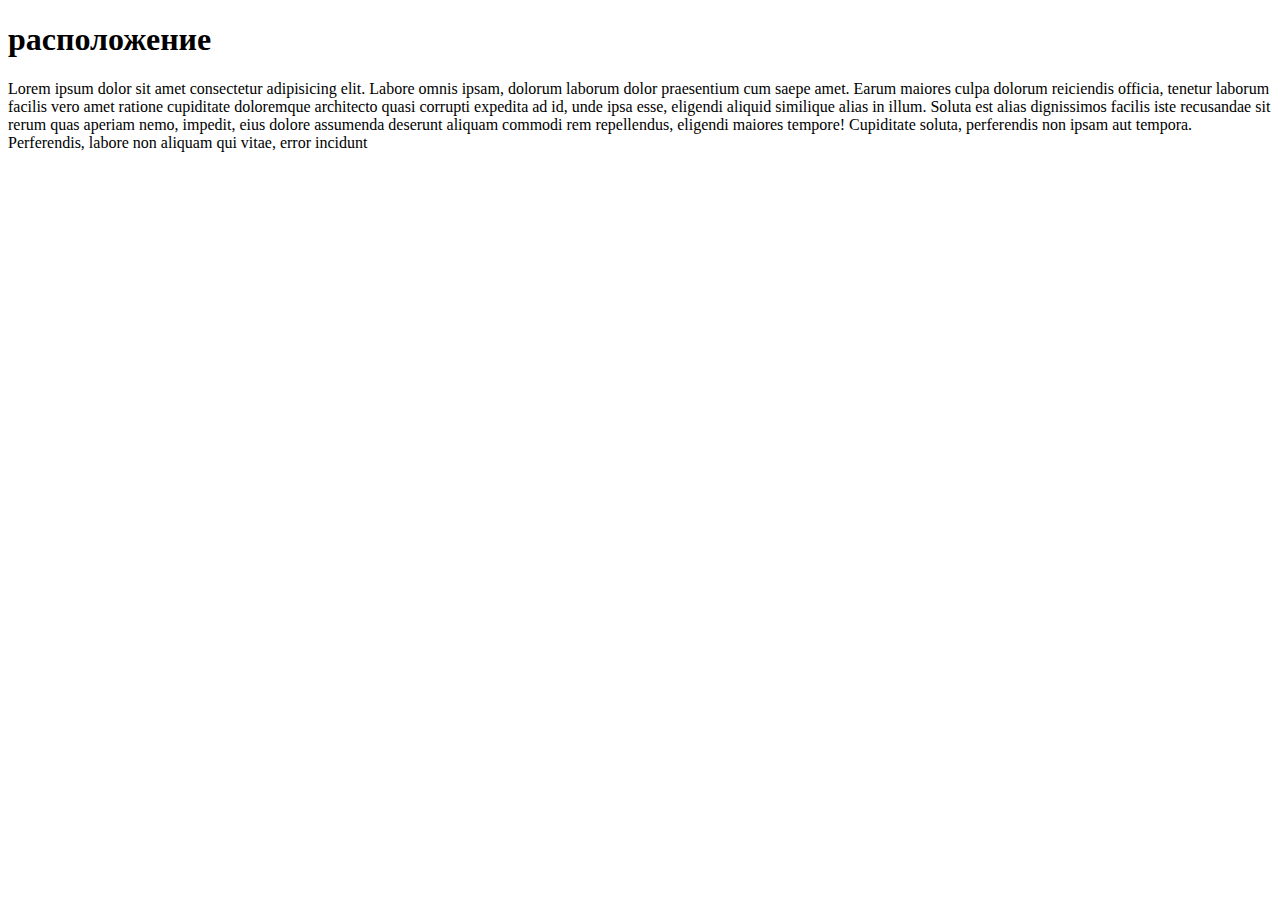
==== location.html @ f55ac9bf "инициализация проекта" ====
<!DOCTYPE html>
<html lang="en">
<head>
    <meta charset="UTF-8">
    <meta name="viewport" content="width=device-width, initial-scale=1.0">
    <title>Document</title>
</head>
<body>
    <h1>расположение</h1>
    Lorem ipsum dolor sit amet consectetur adipisicing elit. Labore omnis ipsam, dolorum laborum dolor praesentium cum saepe amet. Earum maiores culpa dolorum reiciendis officia, tenetur laborum facilis vero amet ratione cupiditate doloremque architecto quasi corrupti expedita ad id, unde ipsa esse, eligendi aliquid similique alias in illum. Soluta est alias dignissimos facilis iste recusandae sit rerum quas aperiam nemo, impedit, eius dolore assumenda deserunt aliquam commodi rem repellendus, eligendi maiores tempore! Cupiditate soluta, perferendis non ipsam aut tempora. Perferendis, labore non aliquam qui vitae, error incidunt
</body>
</html>
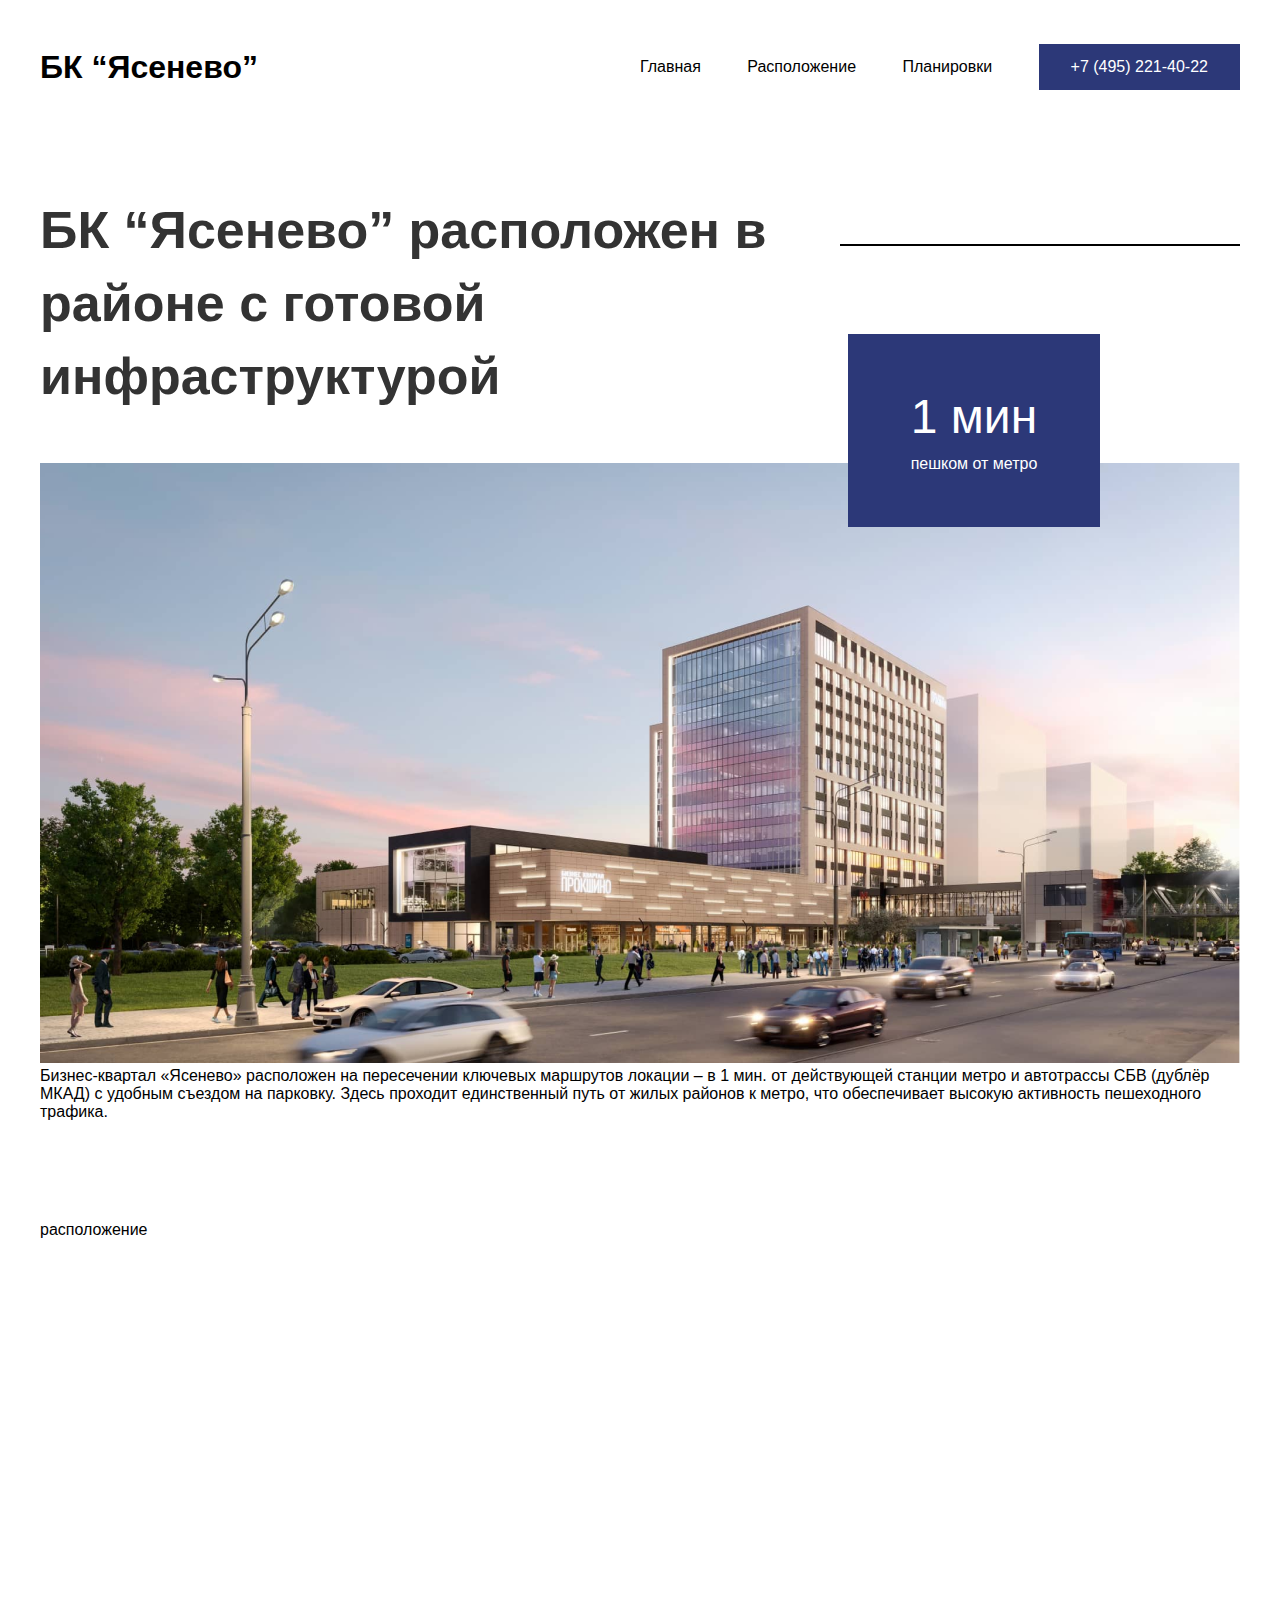
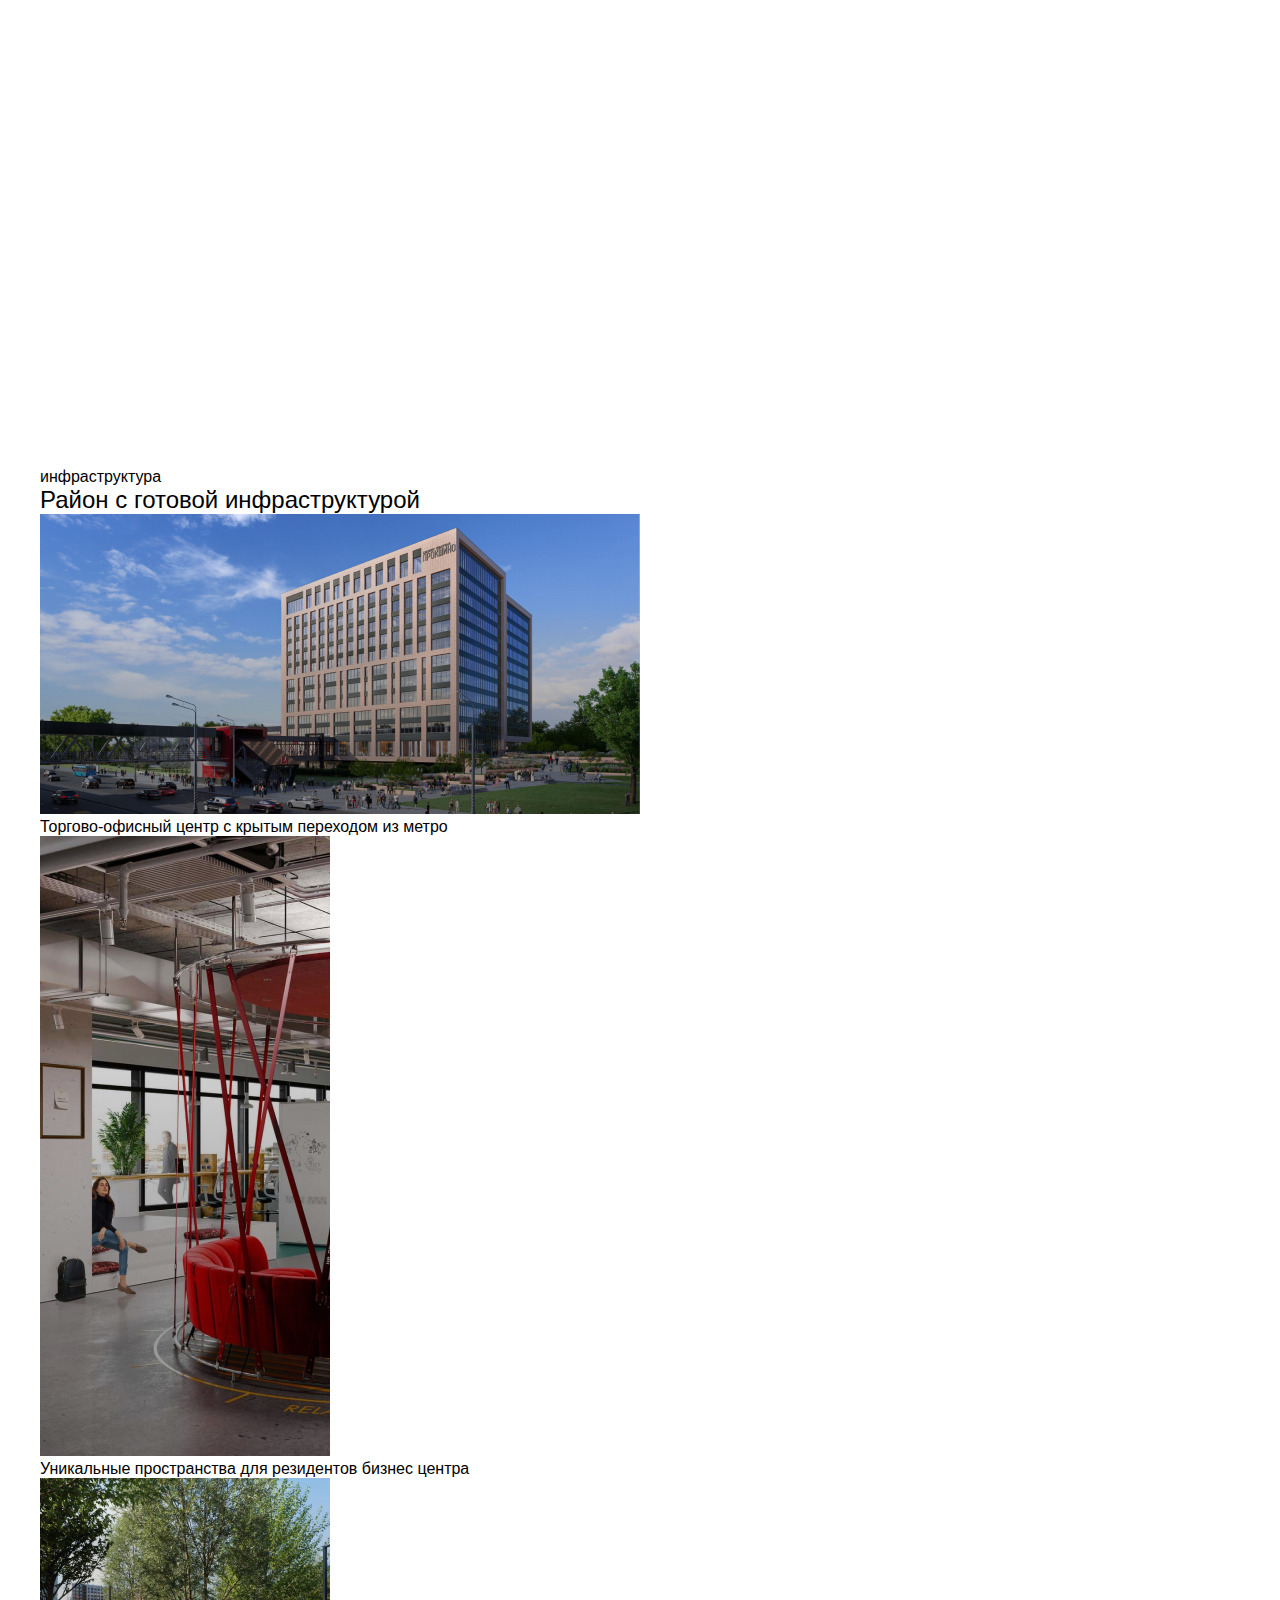
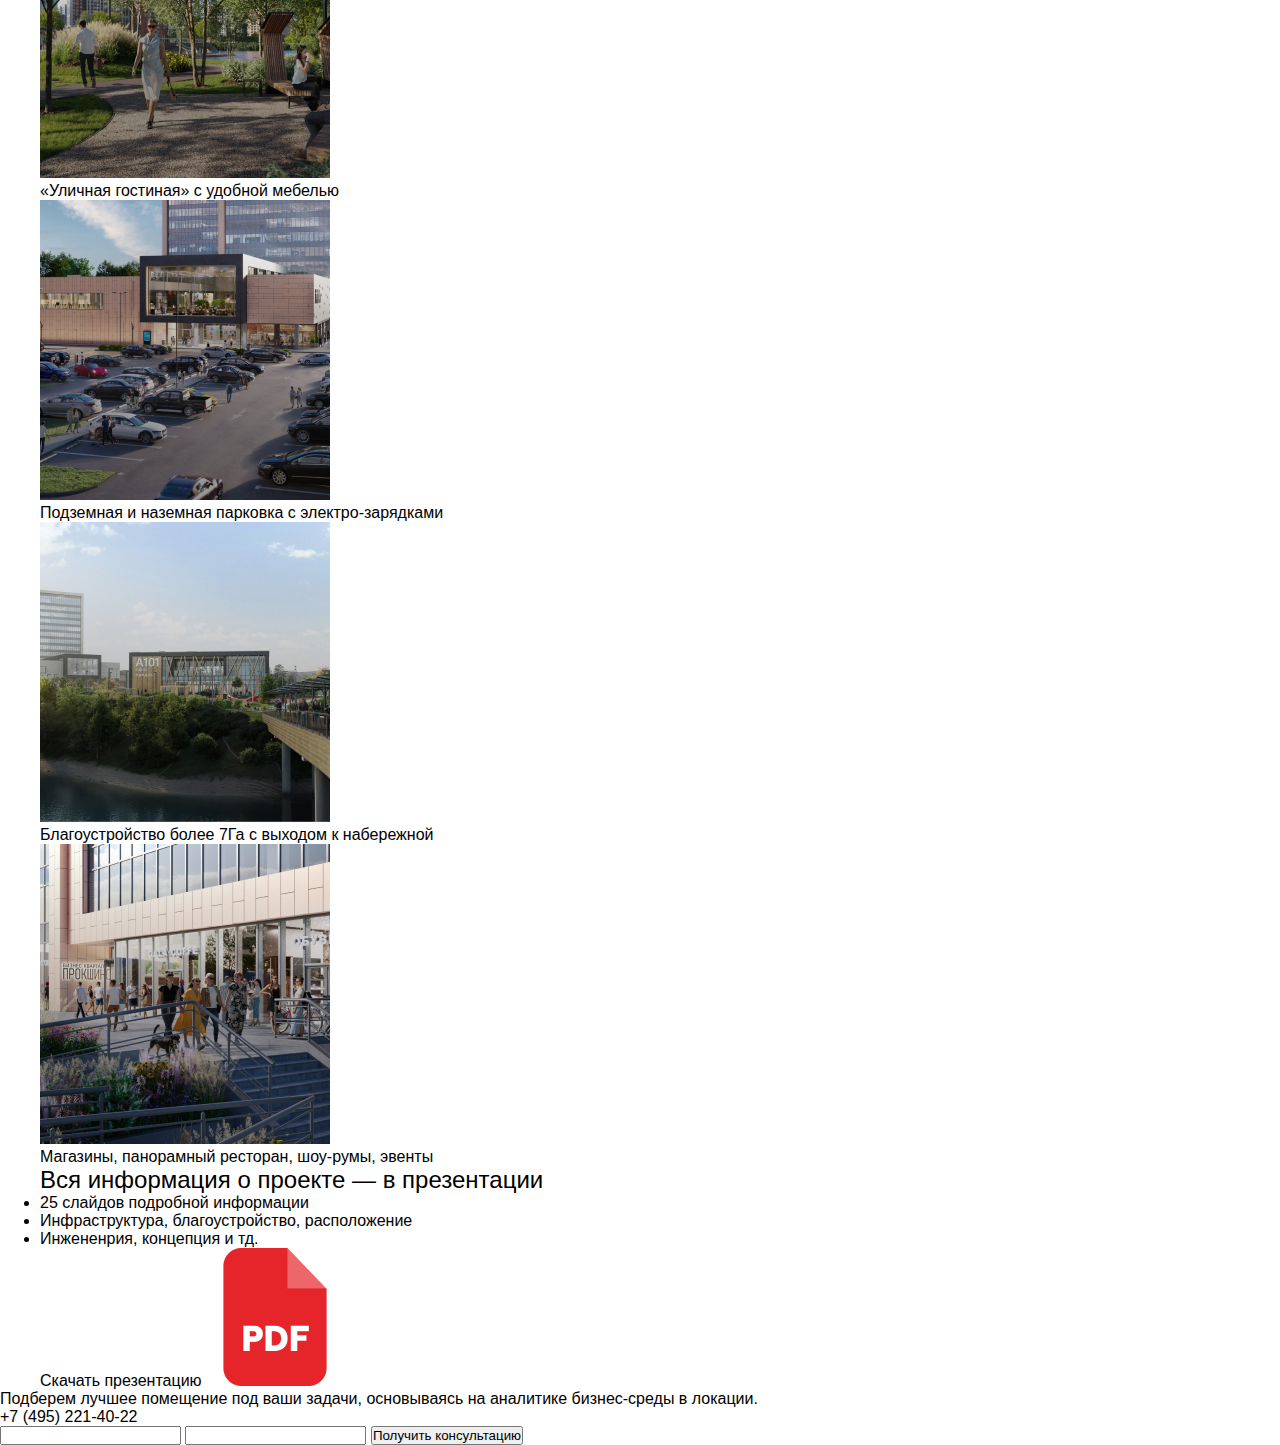
==== commit c656dc8d: "диплом правки" ====
--- a/location.html
+++ b/location.html
@@ -1,12 +1,106 @@
 <!DOCTYPE html>
 <html lang="en">
 <head>
-    <meta charset="UTF-8">
-    <meta name="viewport" content="width=device-width, initial-scale=1.0">
-    <title>Document</title>
+  <meta charset="UTF-8">
+  <meta http-equiv="X-UA-Compatible" content="IE=edge">
+  <meta name="viewport" content="width=device-width, initial-scale=1.0">
+  <link rel="stylesheet" href="css/style.min.css">
+  <link rel="stylesheet" href="css/header.min.css">
+  <link rel="stylesheet" href="css/hero.min.css">
+  <title>БК “Ясенево” | Расположение</title>
 </head>
 <body>
-    <h1>расположение</h1>
-    Lorem ipsum dolor sit amet consectetur adipisicing elit. Labore omnis ipsam, dolorum laborum dolor praesentium cum saepe amet. Earum maiores culpa dolorum reiciendis officia, tenetur laborum facilis vero amet ratione cupiditate doloremque architecto quasi corrupti expedita ad id, unde ipsa esse, eligendi aliquid similique alias in illum. Soluta est alias dignissimos facilis iste recusandae sit rerum quas aperiam nemo, impedit, eius dolore assumenda deserunt aliquam commodi rem repellendus, eligendi maiores tempore! Cupiditate soluta, perferendis non ipsam aut tempora. Perferendis, labore non aliquam qui vitae, error incidunt
+  <div class="wrapper">
+    <header>
+      <div class="container">
+        <div class="header">
+          <a href="index.html" class="header__logo">БК “Ясенево”</a>
+          <nav>
+            <ul class="nav">
+              <li class="nav__item"><a href="index.html">Главная</a></li>
+              <li class="nav__item"><a href="location.html">Расположение</a></li>
+              <li class="nav__item"><a href="plans.html">Планировки</a></li>
+              <li class="nav__item nav__item_button">
+                <a href="tel:+74952214022">
+                  <span>+7 (495) 221-40-22</span>
+                  <img class="nav__item__image" src="assets/images/phone.png" alt="">
+                </a>
+              </li>
+            </ul>
+          </nav>
+        </div>
+      </div>
+    </header>
+    <main>
+      <div class="container">
+        <section class="hero">
+          <h1 class="hero__title hero__title_smaller">БК “Ясенево” расположен в районе с готовой инфраструктурой</h1>
+          <div class="hero__parametrs">
+            <div class="hero__parametrs__item">
+              <span><strong>1 мин</strong></span>
+              <span>пешком от метро</span>
+            </div>
+          </div>
+          <img class="hero__image" src="assets/images/Mask group-1.png" alt="Бизнес квартал">
+          <p>Бизнес-квартал «Ясенево» расположен на пересечении ключевых маршрутов локации – в 1 мин. от действующей станции метро и автотрассы СБВ (дублёр МКАД) с удобным съездом на парковку. Здесь проходит единственный путь от жилых районов к метро, что обеспечивает высокую активность пешеходного трафика.</p>
+        </section>
+        <section>
+          <p>расположение</p>
+          <iframe src="https://yandex.ru/map-widget/v1/?um=constructor%3A5d0ca8f288f13419f0b3f51008f02c518df1f0dbf9cd9b419d6a95903a021021&amp;source=constructor" width="100%" height="825" frameborder="0"></iframe>
+        </section>
+        <section>
+          <p>инфраструктура</p>
+          <h2>Район с готовой инфраструктурой</h2>
+          <div class="inf_grid">
+            <div class="inf_grid_1">
+              <img src="assets\images\inf 1.png" alt="">
+              <p>Торгово-офисный центр с крытым переходом из метро</p>
+            </div>
+            <div class="inf_grid_2">
+              <img src="assets\images\inf 2.png" alt="">
+              <p>Уникальные пространства для резидентов бизнес центра</p>
+            </div>
+            <div class="inf_grid_3">
+              <img src="assets\images\inf 3.png" alt="">
+              <p>«Уличная гостиная» с удобной мебелью</p>
+            </div>
+            <div class="inf_grid_4">
+              <img src="assets\images\inf 4.png" alt="">
+              <p>Подземная и наземная парковка с электро-зарядками</p>
+            </div>
+            <div class="inf_grid_5">
+              <img src="assets\images\inf 5.png" alt="">
+              <p>Благоустройство более 7Га с выходом к набережной</p>
+            </div>
+            <div class="inf_grid_6">
+              <img src="assets\images\inf 6.png" alt="">
+              <p>Магазины, панорамный ресторан, шоу-румы, эвенты</p>
+            </div>
+          </div>
+        </section>
+        <section class="pdf">
+          <h2 class="pdf__title">Вся информация о проекте — в презентации</h2>
+          <ul>
+            <li>25 слайдов подробной информации</li>
+            <li>Инфраструктура, благоустройство, расположение</li>
+            <li>Инжененрия, концепция и тд.</li>
+          </ul>
+          <a href="/assets/Obrazets-polnogo-dizai-n-proekta-1.pdf" class="pdf__link pdf__link_button">Скачать презентацию</a>
+          <img src="assets/images/image 6.png" alt="" class="pdf__image">
+        </section>
+      </div>
+    </main>
+    <footer class="footer"></footer>
+      <p>
+        Подберем лучшее помещение под ваши задачи, основываясь на аналитике бизнес-среды в локации.
+      </p>
+      <p>+7 (495) 221-40-22</p>
+      <From action “” method=“get”>
+        <input type="text" id="name" reqaired>
+        <input type="tel" id="tel" reqaired>
+      </From>
+      <button>Получить консультацию</button>
+    </footer>
+  </div>
 </body>
 </html>--- a/css/style.min.css
+++ b/css/style.min.css
@@ -0,0 +1 @@
+@font-face{font-family:"Montserrat";src:url(".../assets/fonts../assets/fonts/Montserrat-Regular.eot");src:local("Montserrat Regular"),local("Montserrat-Regular"),url(".../assets/fonts../assets/fonts/Montserrat-Regular.eot?#iefix") format("embedded-opentype"),url(".../assets/fonts../assets/fonts/Montserrat-Regular.woff2") format("woff2"),url(".../assets/fonts../assets/fonts/Montserrat-Regular.woff") format("woff"),url(".../assets/fonts../assets/fonts/Montserrat-Regular.ttf") format("truetype");font-weight:normal;font-style:normal}@font-face{font-family:"Montserrat";src:url(".../assets/fonts../assets/fonts/Montserrat-Bold.eot");src:local("Montserrat Bold"),local("Montserrat-Bold"),url(".../assets/fonts../assets/fonts/Montserrat-Bold.eot?#iefix") format("embedded-opentype"),url(".../assets/fonts../assets/fonts/Montserrat-Bold.woff2") format("woff2"),url(".../assets/fonts../assets/fonts/Montserrat-Bold.woff") format("woff"),url(".../assets/fonts../assets/fonts/Montserrat-Bold.ttf") format("truetype");font-weight:bold;font-style:normal}@font-face{font-family:"Montserrat";src:url(".../assets/fonts../assets/fonts/Montserrat-Medium.eot");src:local("Montserrat Medium"),local("Montserrat-Medium"),url(".../assets/fonts../assets/fonts/Montserrat-Medium.eot?#iefix") format("embedded-opentype"),url(".../assets/fonts../assets/fonts/Montserrat-Medium.woff2") format("woff2"),url(".../assets/fonts../assets/fonts/Montserrat-Medium.woff") format("woff"),url(".../assets/fonts../assets/fonts/Montserrat-Medium.ttf") format("truetype");font-weight:500;font-style:normal}@font-face{font-family:"Montserrat";src:url(".../assets/fonts../assets/fonts/Montserrat-SemiBold.eot");src:local("Montserrat SemiBold"),local("Montserrat-SemiBold"),url(".../assets/fonts../assets/fonts/Montserrat-SemiBold.eot?#iefix") format("embedded-opentype"),url(".../assets/fonts../assets/fonts/Montserrat-SemiBold.woff2") format("woff2"),url(".../assets/fonts../assets/fonts/Montserrat-SemiBold.woff") format("woff"),url(".../assets/fonts../assets/fonts/Montserrat-SemiBold.ttf") format("truetype");font-weight:600;font-style:normal}*{margin:0;padding:0;font-family:"Montserrat",sans-serif;font-weight:normal;box-sizing:border-box}a{text-decoration:none;color:inherit}.container{width:1200px;margin:0 auto}.main_img{position:relative;left:0;right:0;width:100vw;height:436px}@media screen and (max-width: 1279px)and (min-width: 768px){.container{width:90vw}}@media screen and (max-width: 767px){.container{width:auto;margin:0 15px}}.header{display:flex;align-items:center;justify-content:space-between;color:#000;margin-top:40px}.header__logo{font-weight:700;font-size:32px;line-height:170%}.nav{list-style:none;display:flex;align-items:center;justify-content:space-between;width:600px}.nav__item_button{color:#fff;padding:14px 32px;background:#2c3878}.nav__item_button:hover{transform:scale(1.03)}.nav__item__image{display:none}@media screen and (max-width: 1279px)and (min-width: 768px){.header__logo{font-size:20px}.nav{width:480px}.nav__item{font-size:14px}.nav__item:first-child{display:none}}@media screen and (max-width: 767px){.header{margin-top:15px}.header__logo{font-size:20px}.nav{width:auto}.nav__item{padding:12px 20px}.nav__item:not(:last-child){display:none}.nav__item span{display:none}.nav__item__image{display:block}}.hero{padding:100px 0;position:relative}.hero__title{font-weight:bold;font-size:72px;line-height:140%;max-width:760px;color:#333;margin-bottom:50px}.hero__title::after{position:absolute;content:"";top:150px;right:0;width:400px;height:2px;background:#000}.hero__title_smaller{font-size:52px}.hero__image{-o-object-fit:cover;object-fit:cover;width:100%;height:600px}.hero__parametrs{position:absolute;right:140px;top:240px;background:#2c3878;width:252px;display:flex;flex-direction:column;align-items:center;justify-content:space-around;padding-top:30px}.hero__parametrs__item{padding:40px 0;text-align:center}.hero__parametrs__item span{display:block;color:#fff;font-weight:400;font-size:16px;padding-bottom:10px;line-height:160%}.hero__parametrs__item strong{font-size:48px}.hero-nav{display:none}@media screen and (max-width: 1279px)and (min-width: 768px){.hero__image{height:400px}.hero__title{font-size:40px;max-width:480px;color:#333;margin-bottom:40px}.hero__title::after{top:130px;right:0;width:30vw}.hero__title_smaller{font-size:32px}.hero__parametrs{position:static;width:100%;flex-direction:row;justify-content:space-evenly}.hero__parametrs:not(.hero__parametrs_large){position:absolute;top:auto;right:0;height:160px;width:240px}.hero__parametrs__item{padding:30px 0}.hero__parametrs__item strong{font-size:40px}}@media screen and (max-width: 767px){.hero{padding:50px 0}.hero__image{height:200px}.hero__title{font-size:24px;max-width:100%;margin-bottom:20px}.hero__title::after{width:0}.hero__title_smaller{font-size:24px}.hero__parametrs{position:static;width:100%;flex-direction:row;justify-content:space-evenly;padding-top:15px}.hero__parametrs:not(.hero__parametrs_large){position:absolute;top:auto;right:0;height:90px;width:150px}.hero__parametrs__item{padding:20px 0}.hero__parametrs__item span{font-size:10px;padding-bottom:5px}.hero__parametrs__item strong{font-size:20px}.hero-nav{display:flex;width:100%;justify-content:space-between}.hero-nav .nav__item{font-size:14px;text-align:center;flex:1;display:block;margin:15px 5px}}.inf{padding:100px 0;position:relative}.inf_title{margin-top:30px;width:713px;color:var(#333333, #333);font-family:"Montserrat";font-size:36px;font-style:normal;font-weight:600;line-height:140%;margin-bottom:46px}.inf_linia{position:relative;color:var(#333333, #000);font-family:"Montserrat";font-size:16px;font-style:normal;font-weight:500;line-height:150%;text-transform:uppercase}.inf_linia::after{position:absolute;content:"";top:150px;right:0;width:400px;height:2px;background:#000}/*# sourceMappingURL=style.min.css.map */--- a/css/header.min.css
+++ b/css/header.min.css
@@ -0,0 +1 @@
+.header{display:flex;align-items:center;justify-content:space-between;color:#000;margin-top:40px}.header__logo{font-weight:700;font-size:32px;line-height:170%}.nav{list-style:none;display:flex;align-items:center;justify-content:space-between;width:600px}.nav__item_button{color:#fff;padding:14px 32px;background:#2c3878}.nav__item_button:hover{transform:scale(1.03)}.nav__item__image{display:none}@media screen and (max-width: 1279px)and (min-width: 768px){.header__logo{font-size:20px}.nav{width:480px}.nav__item{font-size:14px}.nav__item:first-child{display:none}}@media screen and (max-width: 767px){.header{margin-top:15px}.header__logo{font-size:20px}.nav{width:auto}.nav__item{padding:12px 20px}.nav__item:not(:last-child){display:none}.nav__item span{display:none}.nav__item__image{display:block}}/*# sourceMappingURL=header.min.css.map */--- a/css/hero.min.css
+++ b/css/hero.min.css
@@ -0,0 +1 @@
+.hero{padding:100px 0;position:relative}.hero__title{font-weight:bold;font-size:72px;line-height:140%;max-width:760px;color:#333;margin-bottom:50px}.hero__title::after{position:absolute;content:"";top:150px;right:0;width:400px;height:2px;background:#000}.hero__title_smaller{font-size:52px}.hero__image{-o-object-fit:cover;object-fit:cover;width:100%;height:600px}.hero__parametrs{position:absolute;right:140px;top:240px;background:#2c3878;width:252px;display:flex;flex-direction:column;align-items:center;justify-content:space-around;padding-top:30px}.hero__parametrs__item{padding:40px 0;text-align:center}.hero__parametrs__item span{display:block;color:#fff;font-weight:400;font-size:16px;padding-bottom:10px;line-height:160%}.hero__parametrs__item strong{font-size:48px}.hero-nav{display:none}@media screen and (max-width: 1279px)and (min-width: 768px){.hero__image{height:400px}.hero__title{font-size:40px;max-width:480px;color:#333;margin-bottom:40px}.hero__title::after{top:130px;right:0;width:30vw}.hero__title_smaller{font-size:32px}.hero__parametrs{position:static;width:100%;flex-direction:row;justify-content:space-evenly}.hero__parametrs:not(.hero__parametrs_large){position:absolute;top:auto;right:0;height:160px;width:240px}.hero__parametrs__item{padding:30px 0}.hero__parametrs__item strong{font-size:40px}}@media screen and (max-width: 767px){.hero{padding:50px 0}.hero__image{height:200px}.hero__title{font-size:24px;max-width:100%;margin-bottom:20px}.hero__title::after{width:0}.hero__title_smaller{font-size:24px}.hero__parametrs{position:static;width:100%;flex-direction:row;justify-content:space-evenly;padding-top:15px}.hero__parametrs:not(.hero__parametrs_large){position:absolute;top:auto;right:0;height:90px;width:150px}.hero__parametrs__item{padding:20px 0}.hero__parametrs__item span{font-size:10px;padding-bottom:5px}.hero__parametrs__item strong{font-size:20px}.hero-nav{display:flex;width:100%;justify-content:space-between}.hero-nav .nav__item{font-size:14px;text-align:center;flex:1;display:block;margin:15px 5px}}/*# sourceMappingURL=hero.min.css.map */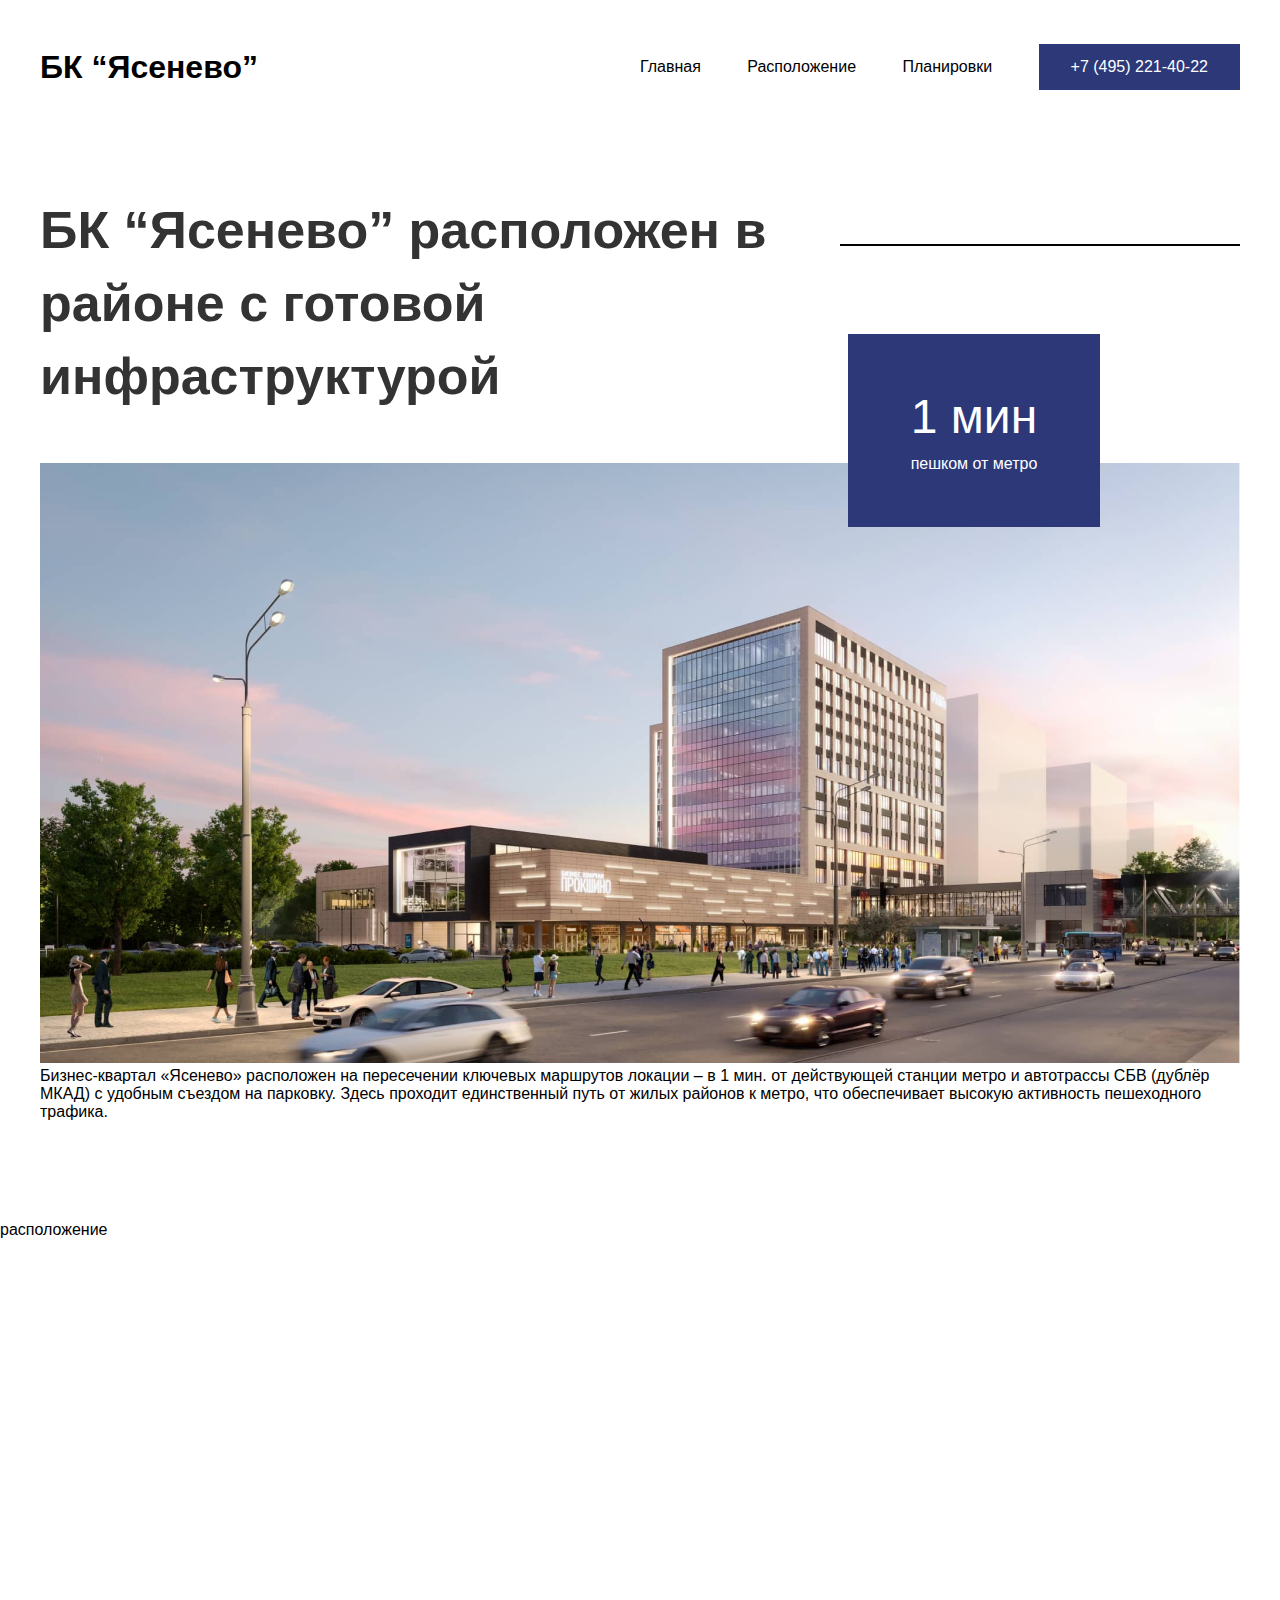
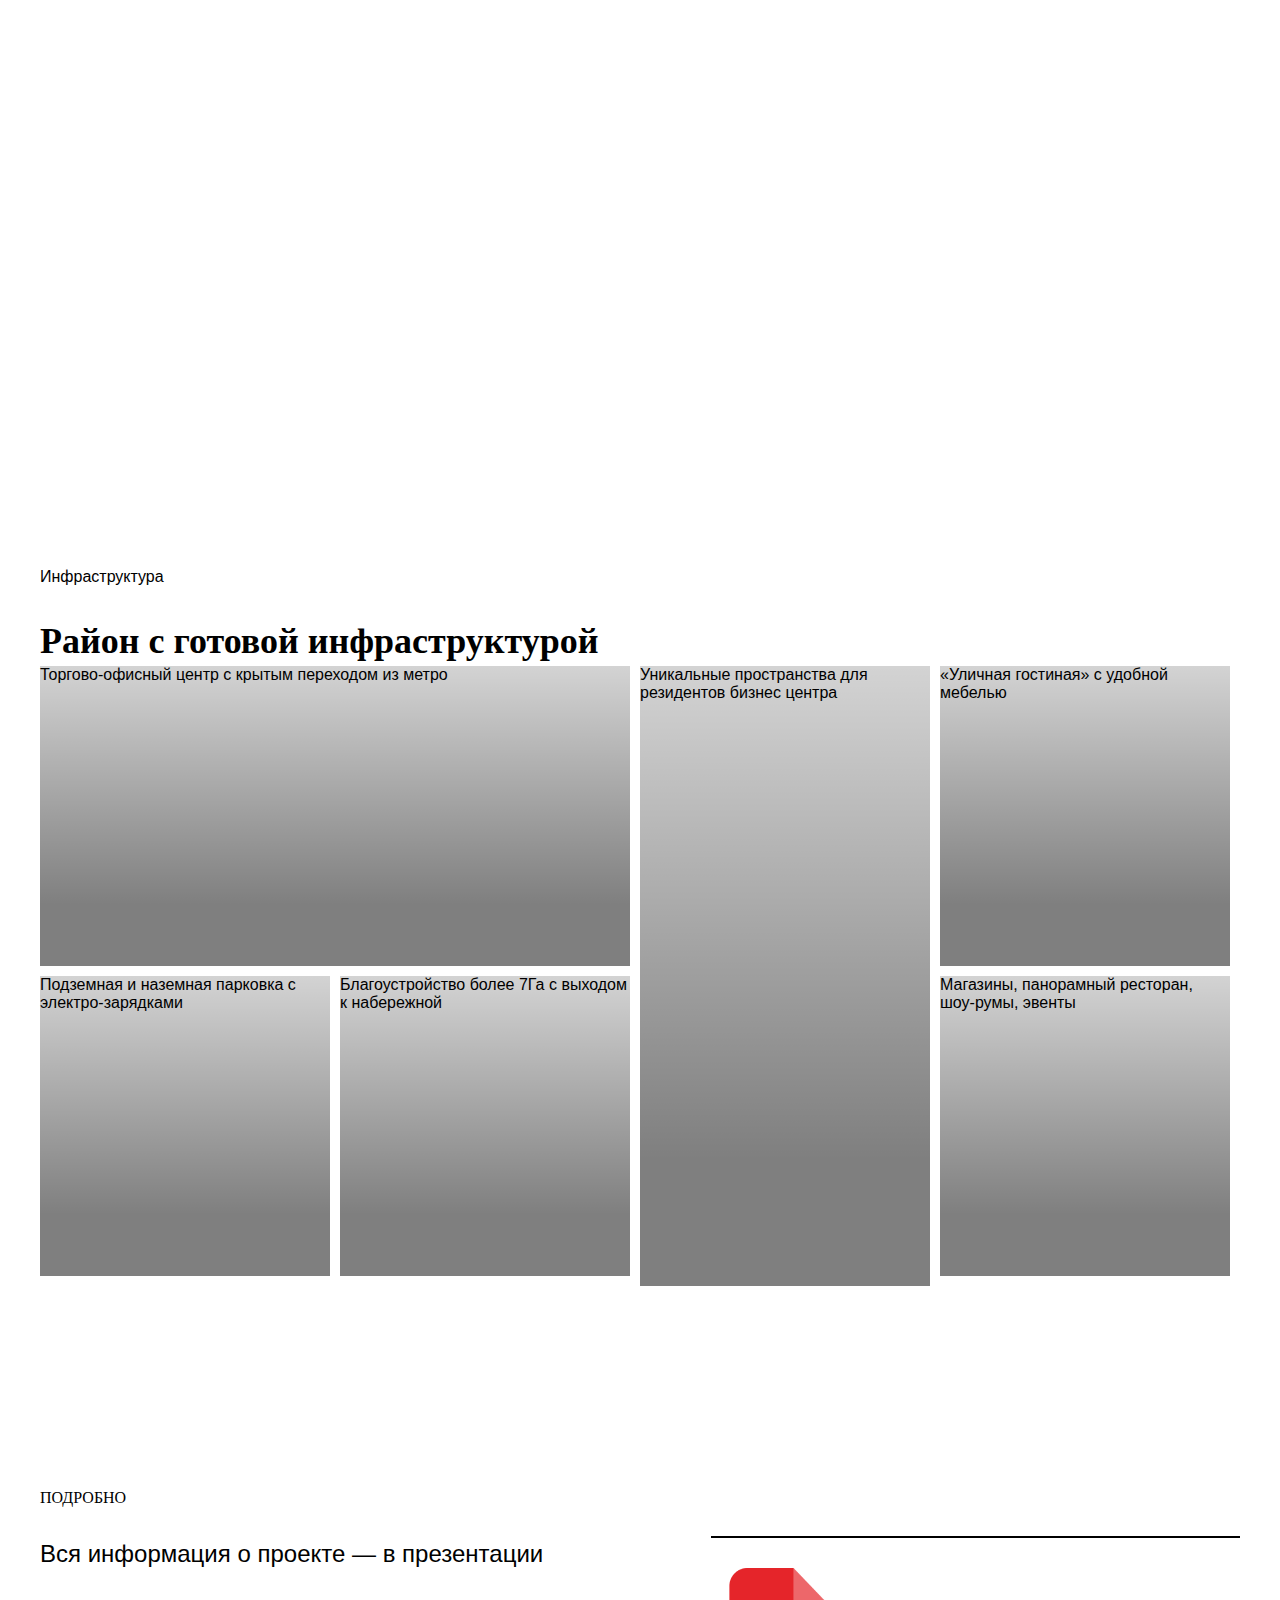
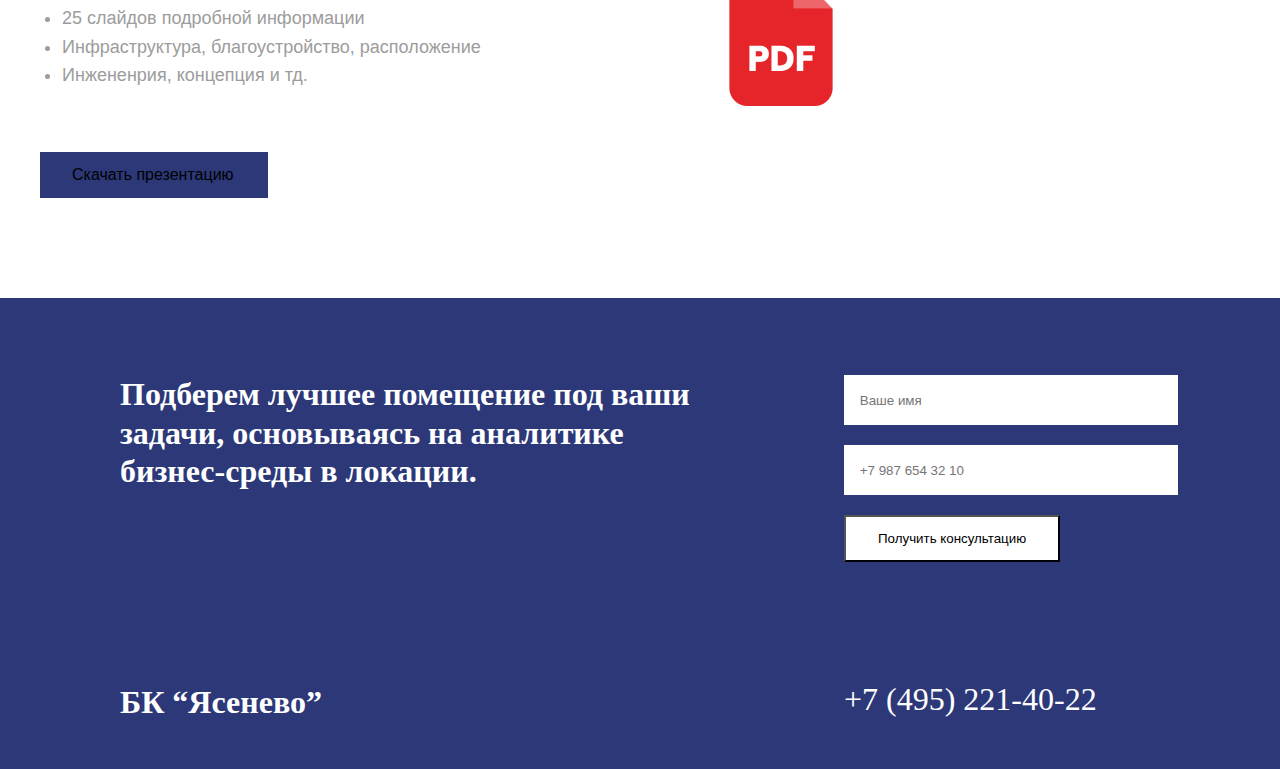
==== commit 4da982c9: "сделана 1 страница" ====
--- a/location.html
+++ b/location.html
@@ -7,6 +7,7 @@
   <link rel="stylesheet" href="css/style.min.css">
   <link rel="stylesheet" href="css/header.min.css">
   <link rel="stylesheet" href="css/hero.min.css">
+  <link rel="stylesheet" href="css/footer.min.css">
   <title>БК “Ясенево” | Расположение</title>
 </head>
 <body>
@@ -44,62 +45,76 @@
           <img class="hero__image" src="assets/images/Mask group-1.png" alt="Бизнес квартал">
           <p>Бизнес-квартал «Ясенево» расположен на пересечении ключевых маршрутов локации – в 1 мин. от действующей станции метро и автотрассы СБВ (дублёр МКАД) с удобным съездом на парковку. Здесь проходит единственный путь от жилых районов к метро, что обеспечивает высокую активность пешеходного трафика.</p>
         </section>
+      </div>
         <section>
-          <p>расположение</p>
-          <iframe src="https://yandex.ru/map-widget/v1/?um=constructor%3A5d0ca8f288f13419f0b3f51008f02c518df1f0dbf9cd9b419d6a95903a021021&amp;source=constructor" width="100%" height="825" frameborder="0"></iframe>
+          <p style="map_linia">расположение</p>
+          <iframe src="https://yandex.ru/map-widget/v1/?um=constructor%3A5d0ca8f288f13419f0b3f51008f02c518df1f0dbf9cd9b419d6a95903a021021&amp;source=constructor" width="100%" height="825" frameborder="0" class="map"></iframe>
         </section>
-        <section>
-          <p>инфраструктура</p>
-          <h2>Район с готовой инфраструктурой</h2>
-          <div class="inf_grid">
-            <div class="inf_grid_1">
-              <img src="assets\images\inf 1.png" alt="">
-              <p>Торгово-офисный центр с крытым переходом из метро</p>
+      <div class="container">
+          <section class="inf">
+            <p style="inf_linia">Инфраструктура</p>
+            <h2 class="inf_title">Район с готовой инфраструктурой</h2>
+            <div class="inf_grid">
+              <div class="inf_grid_1">
+                <p>Торгово-офисный центр с крытым переходом из метро</p>
+              </div>
+              <div class="inf_grid_2">
+                <p>Уникальные пространства для резидентов бизнес центра</p>
+              </div>
+              <div class="inf_grid_3">
+                <p>«Уличная гостиная» с удобной мебелью</p>
+              </div>
+              <div class="inf_grid_4">
+                <p>Подземная и наземная парковка с электро-зарядками</p>
+              </div>
+              <div class="inf_grid_5">
+                <p>Благоустройство более 7Га с выходом к набережной</p>
+              </div>
+              <div class="inf_grid_6">
+                <p>Магазины, панорамный ресторан, шоу-румы, эвенты</p>
+              </div>
             </div>
-            <div class="inf_grid_2">
-              <img src="assets\images\inf 2.png" alt="">
-              <p>Уникальные пространства для резидентов бизнес центра</p>
-            </div>
-            <div class="inf_grid_3">
-              <img src="assets\images\inf 3.png" alt="">
-              <p>«Уличная гостиная» с удобной мебелью</p>
-            </div>
-            <div class="inf_grid_4">
-              <img src="assets\images\inf 4.png" alt="">
-              <p>Подземная и наземная парковка с электро-зарядками</p>
-            </div>
-            <div class="inf_grid_5">
-              <img src="assets\images\inf 5.png" alt="">
-              <p>Благоустройство более 7Га с выходом к набережной</p>
-            </div>
-            <div class="inf_grid_6">
-              <img src="assets\images\inf 6.png" alt="">
-              <p>Магазины, панорамный ресторан, шоу-румы, эвенты</p>
-            </div>
+          </section>
+
+        
+        <section class="pdf">
+          <p class="pdf_linia">Подробно</p>
+          <h2 class="pdf__title">Вся информация о проекте — в презентации</h2>
+          <div class="pdf_flex">
+            <ul class="pdf_flex_spis">
+              <li>25 слайдов подробной информации</li>
+              <li>Инфраструктура, благоустройство, расположение</li>
+              <li>Инжененрия, концепция и тд.</li>
+            </ul>
+            <img src="assets/images/image 6.png" alt="" class="pdf__flex_image">
           </div>
-        </section>
-        <section class="pdf">
-          <h2 class="pdf__title">Вся информация о проекте — в презентации</h2>
-          <ul>
-            <li>25 слайдов подробной информации</li>
-            <li>Инфраструктура, благоустройство, расположение</li>
-            <li>Инжененрия, концепция и тд.</li>
-          </ul>
-          <a href="/assets/Obrazets-polnogo-dizai-n-proekta-1.pdf" class="pdf__link pdf__link_button">Скачать презентацию</a>
-          <img src="assets/images/image 6.png" alt="" class="pdf__image">
+
+          <a href="/assets/Obrazets-polnogo-dizai-n-proekta-1.pdf" class="pdf__link pdf__link_button">Скачать
+            презентацию</a>
         </section>
       </div>
     </main>
-    <footer class="footer"></footer>
-      <p>
-        Подберем лучшее помещение под ваши задачи, основываясь на аналитике бизнес-среды в локации.
-      </p>
-      <p>+7 (495) 221-40-22</p>
-      <From action “” method=“get”>
-        <input type="text" id="name" reqaired>
-        <input type="tel" id="tel" reqaired>
-      </From>
-      <button>Получить консультацию</button>
+    <footer class="footer">
+      <div class="footer_grid">
+        <div class="footer_grid_1">
+          <p class="footer_grid_1_text">
+            Подберем лучшее помещение под ваши задачи, основываясь на аналитике бизнес-среды в локации.
+          </p>
+        </div>
+        <div class="footer_grid_2">
+          <p class="footer_grid_2_text_2">БК “Ясенево”</p>
+        </div>
+        <div class="footer_grid_3">
+          <p class="footer_grid_3_text_3">+7 (495) 221-40-22</p>
+        </div>
+        <div class="footer_grid_4">
+          <From action “” method=“get”>
+            <input type="text" id="name" placeholder="    Ваше имя" reqaired >
+            <input type="tel" id="tel" placeholder="    +7 987 654 32 10" reqaired>
+          </From>
+          <button class="footer_grid_4_button"><a href="/">Получить консультацию</a></button>
+        </div>
+      </div>
     </footer>
   </div>
 </body>
--- a/css/style.min.css
+++ b/css/style.min.css
@@ -1 +1 @@
-@font-face{font-family:"Montserrat";src:url(".../assets/fonts../assets/fonts/Montserrat-Regular.eot");src:local("Montserrat Regular"),local("Montserrat-Regular"),url(".../assets/fonts../assets/fonts/Montserrat-Regular.eot?#iefix") format("embedded-opentype"),url(".../assets/fonts../assets/fonts/Montserrat-Regular.woff2") format("woff2"),url(".../assets/fonts../assets/fonts/Montserrat-Regular.woff") format("woff"),url(".../assets/fonts../assets/fonts/Montserrat-Regular.ttf") format("truetype");font-weight:normal;font-style:normal}@font-face{font-family:"Montserrat";src:url(".../assets/fonts../assets/fonts/Montserrat-Bold.eot");src:local("Montserrat Bold"),local("Montserrat-Bold"),url(".../assets/fonts../assets/fonts/Montserrat-Bold.eot?#iefix") format("embedded-opentype"),url(".../assets/fonts../assets/fonts/Montserrat-Bold.woff2") format("woff2"),url(".../assets/fonts../assets/fonts/Montserrat-Bold.woff") format("woff"),url(".../assets/fonts../assets/fonts/Montserrat-Bold.ttf") format("truetype");font-weight:bold;font-style:normal}@font-face{font-family:"Montserrat";src:url(".../assets/fonts../assets/fonts/Montserrat-Medium.eot");src:local("Montserrat Medium"),local("Montserrat-Medium"),url(".../assets/fonts../assets/fonts/Montserrat-Medium.eot?#iefix") format("embedded-opentype"),url(".../assets/fonts../assets/fonts/Montserrat-Medium.woff2") format("woff2"),url(".../assets/fonts../assets/fonts/Montserrat-Medium.woff") format("woff"),url(".../assets/fonts../assets/fonts/Montserrat-Medium.ttf") format("truetype");font-weight:500;font-style:normal}@font-face{font-family:"Montserrat";src:url(".../assets/fonts../assets/fonts/Montserrat-SemiBold.eot");src:local("Montserrat SemiBold"),local("Montserrat-SemiBold"),url(".../assets/fonts../assets/fonts/Montserrat-SemiBold.eot?#iefix") format("embedded-opentype"),url(".../assets/fonts../assets/fonts/Montserrat-SemiBold.woff2") format("woff2"),url(".../assets/fonts../assets/fonts/Montserrat-SemiBold.woff") format("woff"),url(".../assets/fonts../assets/fonts/Montserrat-SemiBold.ttf") format("truetype");font-weight:600;font-style:normal}*{margin:0;padding:0;font-family:"Montserrat",sans-serif;font-weight:normal;box-sizing:border-box}a{text-decoration:none;color:inherit}.container{width:1200px;margin:0 auto}.main_img{position:relative;left:0;right:0;width:100vw;height:436px}@media screen and (max-width: 1279px)and (min-width: 768px){.container{width:90vw}}@media screen and (max-width: 767px){.container{width:auto;margin:0 15px}}.header{display:flex;align-items:center;justify-content:space-between;color:#000;margin-top:40px}.header__logo{font-weight:700;font-size:32px;line-height:170%}.nav{list-style:none;display:flex;align-items:center;justify-content:space-between;width:600px}.nav__item_button{color:#fff;padding:14px 32px;background:#2c3878}.nav__item_button:hover{transform:scale(1.03)}.nav__item__image{display:none}@media screen and (max-width: 1279px)and (min-width: 768px){.header__logo{font-size:20px}.nav{width:480px}.nav__item{font-size:14px}.nav__item:first-child{display:none}}@media screen and (max-width: 767px){.header{margin-top:15px}.header__logo{font-size:20px}.nav{width:auto}.nav__item{padding:12px 20px}.nav__item:not(:last-child){display:none}.nav__item span{display:none}.nav__item__image{display:block}}.hero{padding:100px 0;position:relative}.hero__title{font-weight:bold;font-size:72px;line-height:140%;max-width:760px;color:#333;margin-bottom:50px}.hero__title::after{position:absolute;content:"";top:150px;right:0;width:400px;height:2px;background:#000}.hero__title_smaller{font-size:52px}.hero__image{-o-object-fit:cover;object-fit:cover;width:100%;height:600px}.hero__parametrs{position:absolute;right:140px;top:240px;background:#2c3878;width:252px;display:flex;flex-direction:column;align-items:center;justify-content:space-around;padding-top:30px}.hero__parametrs__item{padding:40px 0;text-align:center}.hero__parametrs__item span{display:block;color:#fff;font-weight:400;font-size:16px;padding-bottom:10px;line-height:160%}.hero__parametrs__item strong{font-size:48px}.hero-nav{display:none}@media screen and (max-width: 1279px)and (min-width: 768px){.hero__image{height:400px}.hero__title{font-size:40px;max-width:480px;color:#333;margin-bottom:40px}.hero__title::after{top:130px;right:0;width:30vw}.hero__title_smaller{font-size:32px}.hero__parametrs{position:static;width:100%;flex-direction:row;justify-content:space-evenly}.hero__parametrs:not(.hero__parametrs_large){position:absolute;top:auto;right:0;height:160px;width:240px}.hero__parametrs__item{padding:30px 0}.hero__parametrs__item strong{font-size:40px}}@media screen and (max-width: 767px){.hero{padding:50px 0}.hero__image{height:200px}.hero__title{font-size:24px;max-width:100%;margin-bottom:20px}.hero__title::after{width:0}.hero__title_smaller{font-size:24px}.hero__parametrs{position:static;width:100%;flex-direction:row;justify-content:space-evenly;padding-top:15px}.hero__parametrs:not(.hero__parametrs_large){position:absolute;top:auto;right:0;height:90px;width:150px}.hero__parametrs__item{padding:20px 0}.hero__parametrs__item span{font-size:10px;padding-bottom:5px}.hero__parametrs__item strong{font-size:20px}.hero-nav{display:flex;width:100%;justify-content:space-between}.hero-nav .nav__item{font-size:14px;text-align:center;flex:1;display:block;margin:15px 5px}}.inf{padding:100px 0;position:relative}.inf_title{margin-top:30px;width:713px;color:var(#333333, #333);font-family:"Montserrat";font-size:36px;font-style:normal;font-weight:600;line-height:140%;margin-bottom:46px}.inf_linia{position:relative;color:var(#333333, #000);font-family:"Montserrat";font-size:16px;font-style:normal;font-weight:500;line-height:150%;text-transform:uppercase}.inf_linia::after{position:absolute;content:"";top:150px;right:0;width:400px;height:2px;background:#000}/*# sourceMappingURL=style.min.css.map */+@font-face{font-family:"Montserrat";src:url(".../assets/fonts../assets/fonts/Montserrat-Regular.eot");src:local("Montserrat Regular"),local("Montserrat-Regular"),url(".../assets/fonts../assets/fonts/Montserrat-Regular.eot?#iefix") format("embedded-opentype"),url(".../assets/fonts../assets/fonts/Montserrat-Regular.woff2") format("woff2"),url(".../assets/fonts../assets/fonts/Montserrat-Regular.woff") format("woff"),url(".../assets/fonts../assets/fonts/Montserrat-Regular.ttf") format("truetype");font-weight:normal;font-style:normal}@font-face{font-family:"Montserrat";src:url(".../assets/fonts../assets/fonts/Montserrat-Bold.eot");src:local("Montserrat Bold"),local("Montserrat-Bold"),url(".../assets/fonts../assets/fonts/Montserrat-Bold.eot?#iefix") format("embedded-opentype"),url(".../assets/fonts../assets/fonts/Montserrat-Bold.woff2") format("woff2"),url(".../assets/fonts../assets/fonts/Montserrat-Bold.woff") format("woff"),url(".../assets/fonts../assets/fonts/Montserrat-Bold.ttf") format("truetype");font-weight:bold;font-style:normal}@font-face{font-family:"Montserrat";src:url(".../assets/fonts../assets/fonts/Montserrat-Medium.eot");src:local("Montserrat Medium"),local("Montserrat-Medium"),url(".../assets/fonts../assets/fonts/Montserrat-Medium.eot?#iefix") format("embedded-opentype"),url(".../assets/fonts../assets/fonts/Montserrat-Medium.woff2") format("woff2"),url(".../assets/fonts../assets/fonts/Montserrat-Medium.woff") format("woff"),url(".../assets/fonts../assets/fonts/Montserrat-Medium.ttf") format("truetype");font-weight:500;font-style:normal}@font-face{font-family:"Montserrat";src:url(".../assets/fonts../assets/fonts/Montserrat-SemiBold.eot");src:local("Montserrat SemiBold"),local("Montserrat-SemiBold"),url(".../assets/fonts../assets/fonts/Montserrat-SemiBold.eot?#iefix") format("embedded-opentype"),url(".../assets/fonts../assets/fonts/Montserrat-SemiBold.woff2") format("woff2"),url(".../assets/fonts../assets/fonts/Montserrat-SemiBold.woff") format("woff"),url(".../assets/fonts../assets/fonts/Montserrat-SemiBold.ttf") format("truetype");font-weight:600;font-style:normal}*{margin:0;padding:0;font-family:"Montserrat",sans-serif;font-weight:normal;box-sizing:border-box}a{text-decoration:none;color:inherit}.container{width:1200px;margin:0 auto}.main_img{position:relative;left:0;right:0;width:100%;height:436px}@media screen and (max-width: 1279px)and (min-width: 768px){.container{width:90vw}}@media screen and (max-width: 767px){.container{width:auto;margin:0 15px}}.header{display:flex;align-items:center;justify-content:space-between;color:#000;margin-top:40px}.header__logo{font-weight:700;font-size:32px;line-height:170%}.nav{list-style:none;display:flex;align-items:center;justify-content:space-between;width:600px}.nav__item_button{color:#fff;padding:14px 32px;background:#2c3878}.nav__item_button:hover{transform:scale(1.03)}.nav__item__image{display:none}@media screen and (max-width: 1279px)and (min-width: 768px){.header__logo{font-size:20px}.nav{width:480px}.nav__item{font-size:14px}.nav__item:first-child{display:none}}@media screen and (max-width: 767px){.header{margin-top:15px}.header__logo{font-size:20px}.nav{width:auto}.nav__item{padding:12px 20px}.nav__item:not(:last-child){display:none}.nav__item span{display:none}.nav__item__image{display:block}}.hero{padding:100px 0;position:relative}.hero__title{font-weight:bold;font-size:72px;line-height:140%;max-width:760px;color:#333;margin-bottom:50px}.hero__title::after{position:absolute;content:"";top:150px;right:0;width:400px;height:2px;background:#000}.hero__title_smaller{font-size:52px}.hero__image{-o-object-fit:cover;object-fit:cover;width:100%;height:600px}.hero__parametrs{position:absolute;right:140px;top:240px;background:#2c3878;width:252px;display:flex;flex-direction:column;align-items:center;justify-content:space-around;padding-top:30px}.hero__parametrs__item{padding:40px 0;text-align:center}.hero__parametrs__item span{display:block;color:#fff;font-weight:400;font-size:16px;padding-bottom:10px;line-height:160%}.hero__parametrs__item strong{font-size:48px}.hero-nav{display:none}@media screen and (max-width: 1279px)and (min-width: 768px){.hero__image{height:400px}.hero__title{font-size:40px;max-width:480px;color:#333;margin-bottom:40px}.hero__title::after{top:130px;right:0;width:30vw}.hero__title_smaller{font-size:32px}.hero__parametrs{position:static;width:100%;flex-direction:row;justify-content:space-evenly}.hero__parametrs:not(.hero__parametrs_large){position:absolute;top:auto;right:0;height:160px;width:240px}.hero__parametrs__item{padding:30px 0}.hero__parametrs__item strong{font-size:40px}}@media screen and (max-width: 767px){.hero{padding:50px 0}.hero__image{height:200px}.hero__title{font-size:24px;max-width:100%;margin-bottom:20px}.hero__title::after{width:0}.hero__title_smaller{font-size:24px}.hero__parametrs{position:static;width:100%;flex-direction:row;justify-content:space-evenly;padding-top:15px}.hero__parametrs:not(.hero__parametrs_large){position:absolute;top:auto;right:0;height:90px;width:150px}.hero__parametrs__item{padding:20px 0}.hero__parametrs__item span{font-size:10px;padding-bottom:5px}.hero__parametrs__item strong{font-size:20px}.hero-nav{display:flex;width:100%;justify-content:space-between}.hero-nav .nav__item{font-size:14px;text-align:center;flex:1;display:block;margin:15px 5px}}.inf{padding:100px 0}.inf_linia{color:var(#333333, #000);font-family:"Montserrat";font-size:16px;font-style:normal;font-weight:500;line-height:150%;text-transform:uppercase;margin-bottom:30px}.inf_linia::after{position:absolute;content:"";top:150px;right:0;width:400px;height:2px;background:#000}.inf_title{margin-top:30px;width:713px;color:var(#333333, #333);font-family:"Montserrat";font-size:36px;font-style:normal;font-weight:600;line-height:140%}.inf_grid{display:grid;justify-content:center;grid-template-columns:repeat(4, 1fr);grid-template-rows:repeat(2, 310px);position:static}.inf_grid_1{grid-column:1/span 2;grid-row:1/2;position:static;width:590px;height:300px;flex-shrink:0;background:linear-gradient(0deg, rgba(0, 0, 0, 0.4) 20.17%, rgba(0, 0, 0, 0) 100%),url("assetsimagesinf 1.png") #d3d3d3 50%/cover no-repeat}.inf_grid_2{grid-column:3/4;grid-row:1/span 2;position:static;width:290px;height:620px;flex-shrink:0;background:linear-gradient(0deg, rgba(0, 0, 0, 0.4) 20.17%, rgba(0, 0, 0, 0) 100%),url("assetsimagesinf 2.png") #d3d3d3 50%/cover no-repeat}.inf_grid_3{grid-column:4/5;grid-row:1/2;position:static;width:290px;height:300px;flex-shrink:0;background:linear-gradient(0deg, rgba(0, 0, 0, 0.4) 20.17%, rgba(0, 0, 0, 0) 100%),url("assetsimagesinf 3.png") #d3d3d3 50%/cover no-repeat}.inf_grid_4{grid-column:1/2;grid-row:2/3;position:static;width:290px;height:300px;flex-shrink:0;background:linear-gradient(0deg, rgba(0, 0, 0, 0.4) 20.17%, rgba(0, 0, 0, 0) 100%),url("assetsimagesinf 4.png") #d3d3d3 50%/cover no-repeat}.inf_grid_5{grid-column:2/3;grid-row:2/3;width:290px;height:300px;flex-shrink:0;background:linear-gradient(0deg, rgba(0, 0, 0, 0.4) 20.17%, rgba(0, 0, 0, 0) 100%),url("assetsimagesinf 5.png") #d3d3d3 50%/cover no-repeat}.inf_grid_6{grid-column:4/5;grid-row:2/3;width:290px;height:300px;flex-shrink:0;background:linear-gradient(0deg, rgba(0, 0, 0, 0.4) 20.17%, rgba(0, 0, 0, 0) 100%),url("assetsimagesinf 6.png") #d3d3d3 50%/cover no-repeat}.pdf{padding:100px 0;position:relative}.pdf_linia{color:var(#333333, #000);font-family:"Montserrat";font-size:16px;font-style:normal;font-weight:500;line-height:150%;text-transform:uppercase;margin-bottom:30px}.pdf_linia::after{position:absolute;content:"";top:150px;right:0;width:529px;height:2px;background:#000}.pdf_title{margin-top:20px;color:var(--Grayscale-50, #333);font-family:Montserrat;font-size:36px;font-style:normal;font-weight:600;line-height:140%}.pdf_flex{display:flex;align-items:center}.pdf_flex_image{float:right}.pdf_flex_spis{color:var(--Grayscale-10, #9C9C9C);font-family:"Montserrat";font-size:18px;font-style:normal;font-weight:400;line-height:160%;width:634px;height:87px;margin-left:22px;margin-right:16px;margin-top:20px}.pdf__link_button{margin-top:46px;display:inline-flex;padding:14px 34px 14px 32px;align-items:flex-start;gap:10px;background:var(--Primary-Blue-100, #2C3878)}.pdf__link_button:hover{transform:scale(1.03)}/*# sourceMappingURL=style.min.css.map */--- a/css/footer.min.css
+++ b/css/footer.min.css
@@ -0,0 +1 @@
+.footer{width:100%;height:471px;padding-left:120px;padding-top:77px;padding-bottom:40px;background:var(--Primary-Blue-100, #2C3878)}.footer_grid{display:grid;grid-template-columns:2;grid-template-rows:2}.footer_grid_1{grid-column:1/2;grid-row:1/2;width:576px;height:190px;margin-bottom:110px}.footer_grid_1_text{color:var(--Grayscale-White, #FFF);font-family:"Montserrat";font-size:32px;font-style:normal;font-weight:600;line-height:120%}.footer_grid_2{grid-column:1/2;grid-row:2/3}.footer_grid_2_text_2{color:var(--Grayscale-White, #FFF);font-feature-settings:"liga" off,"clig" off;font-family:"Montserrat";font-size:32px;font-style:normal;font-weight:700;line-height:170%}.footer_grid_4{grid-column:2/3;grid-row:1/2;width:288px;height:48px;justify-content:center;margin-bottom:110px}.footer_grid_4 #name{width:334px;height:50px;flex-shrink:0;border:1px solid #fff;margin-bottom:20px}.footer_grid_4 #tel{width:334px;height:50px;flex-shrink:0;border:1px solid #fff;margin-bottom:20px}.footer_grid_4_button{display:inline-flex;padding:14px 32px;align-items:flex-start;gap:10px;background:var(--Grayscale-White, #FFF)}.footer_grid_4_button:hover{background-color:#2c3878}.footer_grid_4_button:active{transform:scale(0.9)}.footer_grid_3_text_3{color:var(--Grayscale-White, #FFF);font-family:"Montserrat";font-size:32px;font-style:normal;font-weight:500;line-height:150%}/*# sourceMappingURL=footer.min.css.map */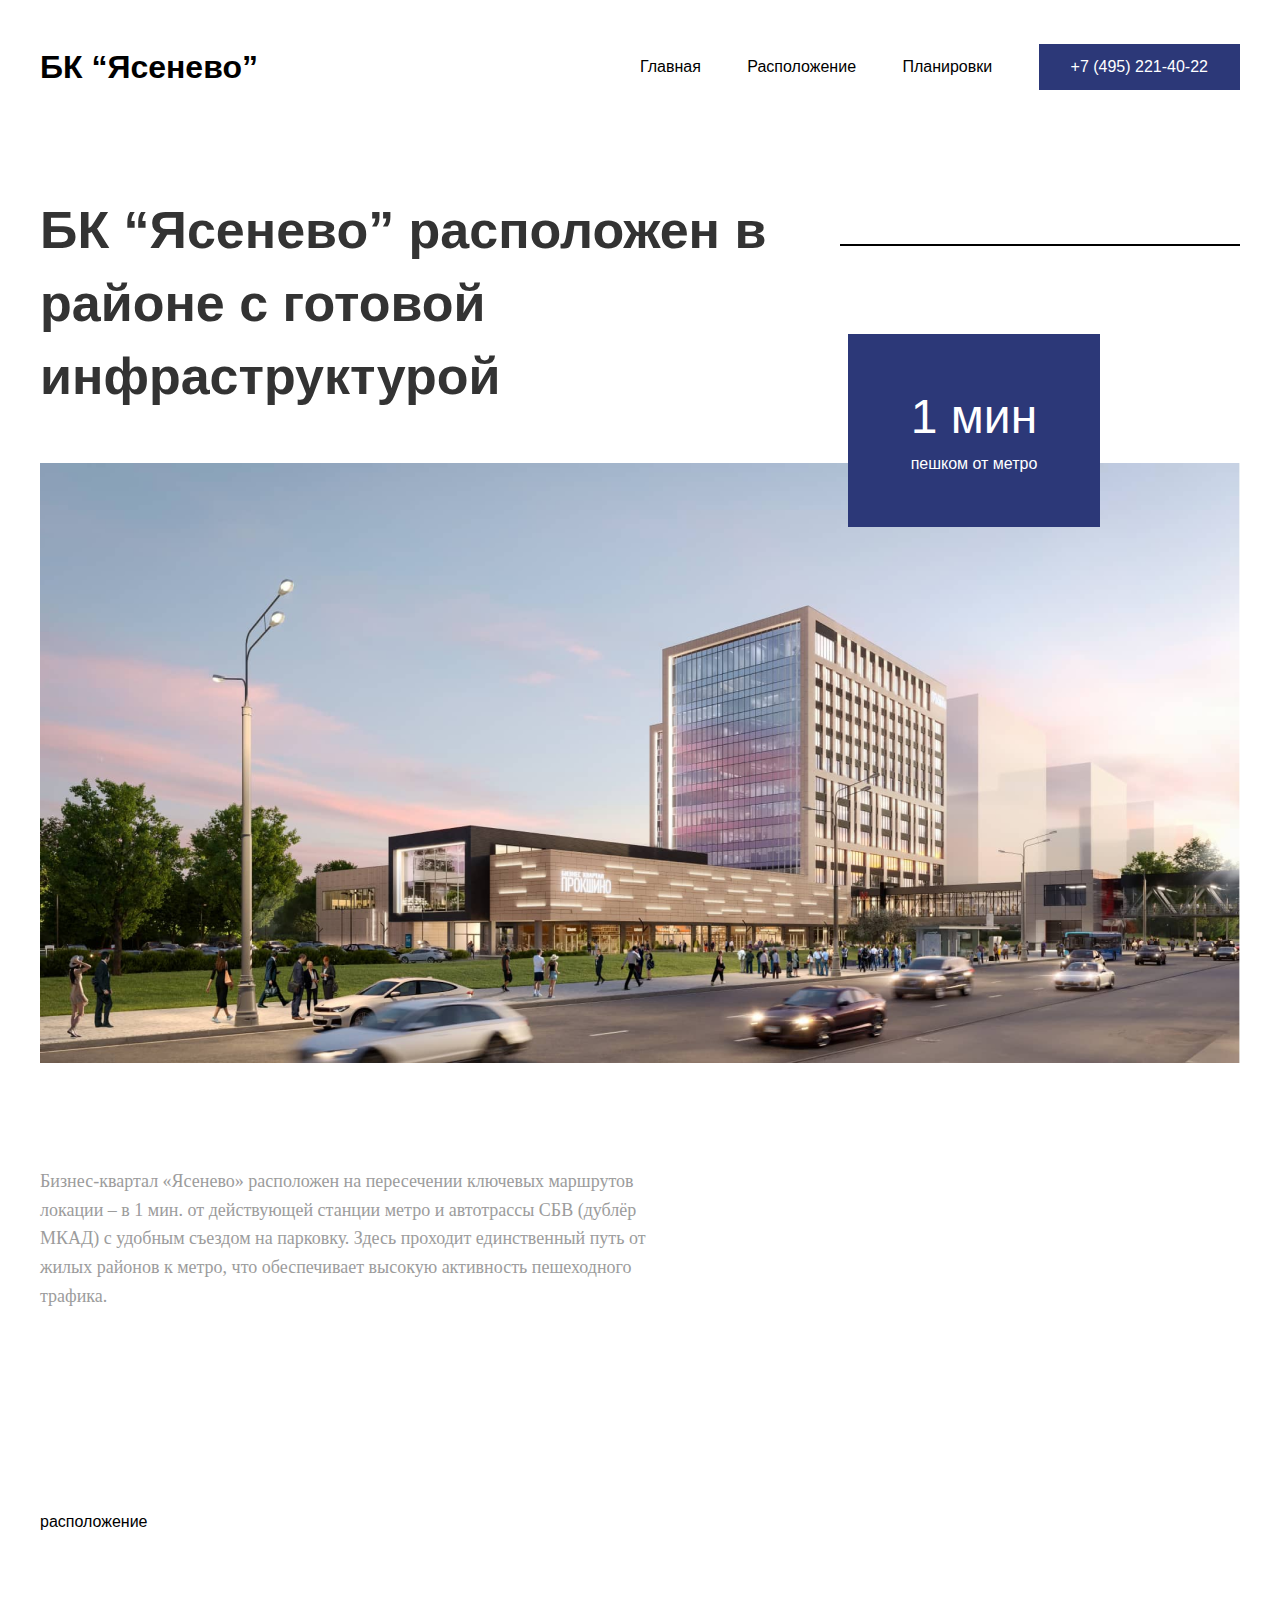
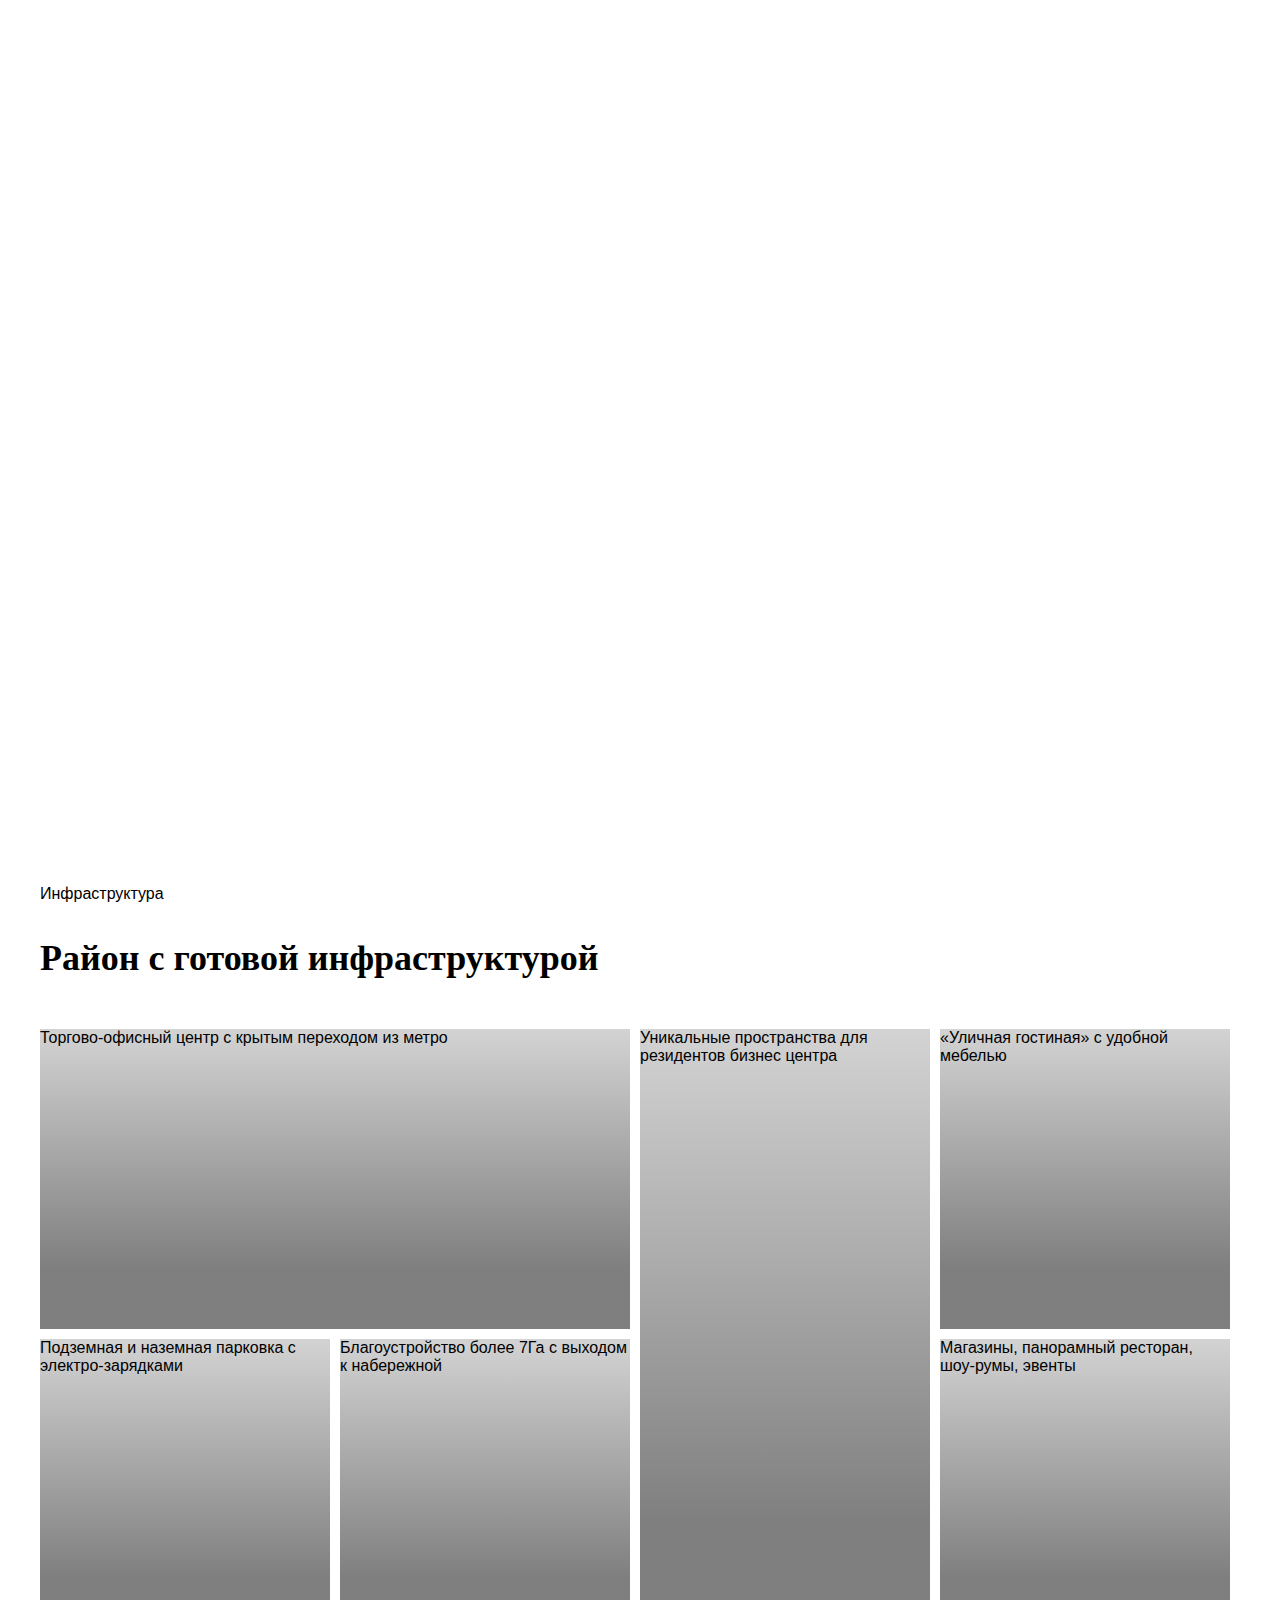
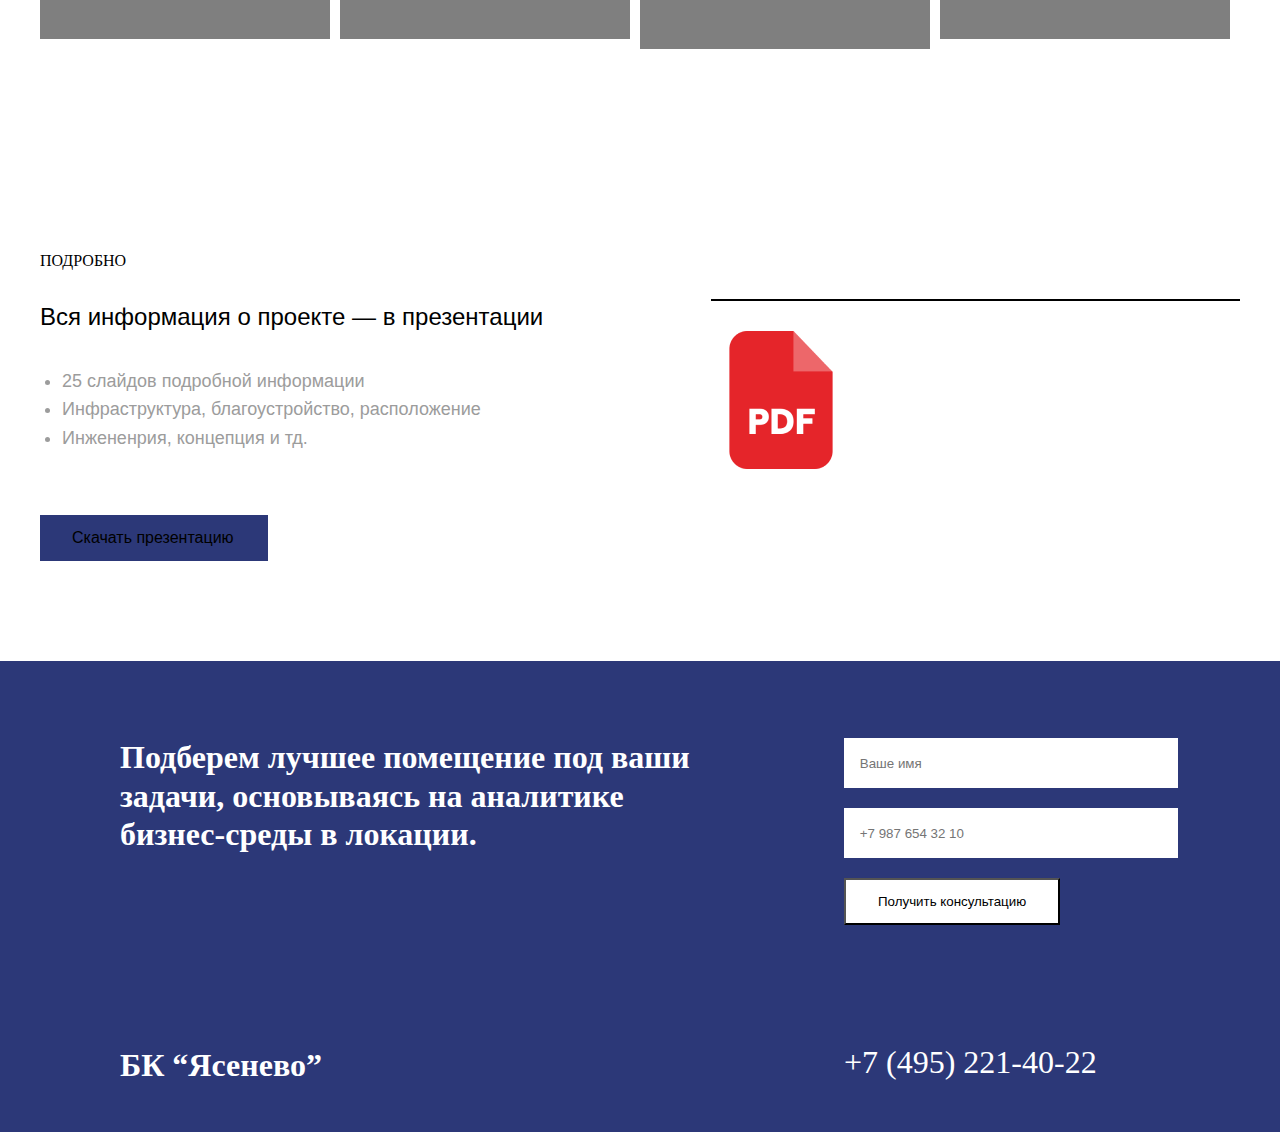
==== commit c802ed43: "сделан сайт для компьютера" ====
--- a/location.html
+++ b/location.html
@@ -8,6 +8,7 @@
   <link rel="stylesheet" href="css/header.min.css">
   <link rel="stylesheet" href="css/hero.min.css">
   <link rel="stylesheet" href="css/footer.min.css">
+  <link rel="stylesheet" href="css/map.min.css">
   <title>БК “Ясенево” | Расположение</title>
 </head>
 <body>
@@ -43,13 +44,13 @@
             </div>
           </div>
           <img class="hero__image" src="assets/images/Mask group-1.png" alt="Бизнес квартал">
-          <p>Бизнес-квартал «Ясенево» расположен на пересечении ключевых маршрутов локации – в 1 мин. от действующей станции метро и автотрассы СБВ (дублёр МКАД) с удобным съездом на парковку. Здесь проходит единственный путь от жилых районов к метро, что обеспечивает высокую активность пешеходного трафика.</p>
+          <p class="hero_abz">Бизнес-квартал «Ясенево» расположен на пересечении ключевых маршрутов локации – в 1 мин. от действующей станции метро и автотрассы СБВ (дублёр МКАД) с удобным съездом на парковку. Здесь проходит единственный путь от жилых районов к метро, что обеспечивает высокую активность пешеходного трафика.</p>
+        </section>
+        <section class="map_1">
+          <p style="map_1_linia">расположение</p>
         </section>
       </div>
-        <section>
-          <p style="map_linia">расположение</p>
           <iframe src="https://yandex.ru/map-widget/v1/?um=constructor%3A5d0ca8f288f13419f0b3f51008f02c518df1f0dbf9cd9b419d6a95903a021021&amp;source=constructor" width="100%" height="825" frameborder="0" class="map"></iframe>
-        </section>
       <div class="container">
           <section class="inf">
             <p style="inf_linia">Инфраструктура</p>
--- a/css/style.min.css
+++ b/css/style.min.css
@@ -1 +1 @@
-@font-face{font-family:"Montserrat";src:url(".../assets/fonts../assets/fonts/Montserrat-Regular.eot");src:local("Montserrat Regular"),local("Montserrat-Regular"),url(".../assets/fonts../assets/fonts/Montserrat-Regular.eot?#iefix") format("embedded-opentype"),url(".../assets/fonts../assets/fonts/Montserrat-Regular.woff2") format("woff2"),url(".../assets/fonts../assets/fonts/Montserrat-Regular.woff") format("woff"),url(".../assets/fonts../assets/fonts/Montserrat-Regular.ttf") format("truetype");font-weight:normal;font-style:normal}@font-face{font-family:"Montserrat";src:url(".../assets/fonts../assets/fonts/Montserrat-Bold.eot");src:local("Montserrat Bold"),local("Montserrat-Bold"),url(".../assets/fonts../assets/fonts/Montserrat-Bold.eot?#iefix") format("embedded-opentype"),url(".../assets/fonts../assets/fonts/Montserrat-Bold.woff2") format("woff2"),url(".../assets/fonts../assets/fonts/Montserrat-Bold.woff") format("woff"),url(".../assets/fonts../assets/fonts/Montserrat-Bold.ttf") format("truetype");font-weight:bold;font-style:normal}@font-face{font-family:"Montserrat";src:url(".../assets/fonts../assets/fonts/Montserrat-Medium.eot");src:local("Montserrat Medium"),local("Montserrat-Medium"),url(".../assets/fonts../assets/fonts/Montserrat-Medium.eot?#iefix") format("embedded-opentype"),url(".../assets/fonts../assets/fonts/Montserrat-Medium.woff2") format("woff2"),url(".../assets/fonts../assets/fonts/Montserrat-Medium.woff") format("woff"),url(".../assets/fonts../assets/fonts/Montserrat-Medium.ttf") format("truetype");font-weight:500;font-style:normal}@font-face{font-family:"Montserrat";src:url(".../assets/fonts../assets/fonts/Montserrat-SemiBold.eot");src:local("Montserrat SemiBold"),local("Montserrat-SemiBold"),url(".../assets/fonts../assets/fonts/Montserrat-SemiBold.eot?#iefix") format("embedded-opentype"),url(".../assets/fonts../assets/fonts/Montserrat-SemiBold.woff2") format("woff2"),url(".../assets/fonts../assets/fonts/Montserrat-SemiBold.woff") format("woff"),url(".../assets/fonts../assets/fonts/Montserrat-SemiBold.ttf") format("truetype");font-weight:600;font-style:normal}*{margin:0;padding:0;font-family:"Montserrat",sans-serif;font-weight:normal;box-sizing:border-box}a{text-decoration:none;color:inherit}.container{width:1200px;margin:0 auto}.main_img{position:relative;left:0;right:0;width:100%;height:436px}@media screen and (max-width: 1279px)and (min-width: 768px){.container{width:90vw}}@media screen and (max-width: 767px){.container{width:auto;margin:0 15px}}.header{display:flex;align-items:center;justify-content:space-between;color:#000;margin-top:40px}.header__logo{font-weight:700;font-size:32px;line-height:170%}.nav{list-style:none;display:flex;align-items:center;justify-content:space-between;width:600px}.nav__item_button{color:#fff;padding:14px 32px;background:#2c3878}.nav__item_button:hover{transform:scale(1.03)}.nav__item__image{display:none}@media screen and (max-width: 1279px)and (min-width: 768px){.header__logo{font-size:20px}.nav{width:480px}.nav__item{font-size:14px}.nav__item:first-child{display:none}}@media screen and (max-width: 767px){.header{margin-top:15px}.header__logo{font-size:20px}.nav{width:auto}.nav__item{padding:12px 20px}.nav__item:not(:last-child){display:none}.nav__item span{display:none}.nav__item__image{display:block}}.hero{padding:100px 0;position:relative}.hero__title{font-weight:bold;font-size:72px;line-height:140%;max-width:760px;color:#333;margin-bottom:50px}.hero__title::after{position:absolute;content:"";top:150px;right:0;width:400px;height:2px;background:#000}.hero__title_smaller{font-size:52px}.hero__image{-o-object-fit:cover;object-fit:cover;width:100%;height:600px}.hero__parametrs{position:absolute;right:140px;top:240px;background:#2c3878;width:252px;display:flex;flex-direction:column;align-items:center;justify-content:space-around;padding-top:30px}.hero__parametrs__item{padding:40px 0;text-align:center}.hero__parametrs__item span{display:block;color:#fff;font-weight:400;font-size:16px;padding-bottom:10px;line-height:160%}.hero__parametrs__item strong{font-size:48px}.hero-nav{display:none}@media screen and (max-width: 1279px)and (min-width: 768px){.hero__image{height:400px}.hero__title{font-size:40px;max-width:480px;color:#333;margin-bottom:40px}.hero__title::after{top:130px;right:0;width:30vw}.hero__title_smaller{font-size:32px}.hero__parametrs{position:static;width:100%;flex-direction:row;justify-content:space-evenly}.hero__parametrs:not(.hero__parametrs_large){position:absolute;top:auto;right:0;height:160px;width:240px}.hero__parametrs__item{padding:30px 0}.hero__parametrs__item strong{font-size:40px}}@media screen and (max-width: 767px){.hero{padding:50px 0}.hero__image{height:200px}.hero__title{font-size:24px;max-width:100%;margin-bottom:20px}.hero__title::after{width:0}.hero__title_smaller{font-size:24px}.hero__parametrs{position:static;width:100%;flex-direction:row;justify-content:space-evenly;padding-top:15px}.hero__parametrs:not(.hero__parametrs_large){position:absolute;top:auto;right:0;height:90px;width:150px}.hero__parametrs__item{padding:20px 0}.hero__parametrs__item span{font-size:10px;padding-bottom:5px}.hero__parametrs__item strong{font-size:20px}.hero-nav{display:flex;width:100%;justify-content:space-between}.hero-nav .nav__item{font-size:14px;text-align:center;flex:1;display:block;margin:15px 5px}}.inf{padding:100px 0}.inf_linia{color:var(#333333, #000);font-family:"Montserrat";font-size:16px;font-style:normal;font-weight:500;line-height:150%;text-transform:uppercase;margin-bottom:30px}.inf_linia::after{position:absolute;content:"";top:150px;right:0;width:400px;height:2px;background:#000}.inf_title{margin-top:30px;width:713px;color:var(#333333, #333);font-family:"Montserrat";font-size:36px;font-style:normal;font-weight:600;line-height:140%}.inf_grid{display:grid;justify-content:center;grid-template-columns:repeat(4, 1fr);grid-template-rows:repeat(2, 310px);position:static}.inf_grid_1{grid-column:1/span 2;grid-row:1/2;position:static;width:590px;height:300px;flex-shrink:0;background:linear-gradient(0deg, rgba(0, 0, 0, 0.4) 20.17%, rgba(0, 0, 0, 0) 100%),url("assetsimagesinf 1.png") #d3d3d3 50%/cover no-repeat}.inf_grid_2{grid-column:3/4;grid-row:1/span 2;position:static;width:290px;height:620px;flex-shrink:0;background:linear-gradient(0deg, rgba(0, 0, 0, 0.4) 20.17%, rgba(0, 0, 0, 0) 100%),url("assetsimagesinf 2.png") #d3d3d3 50%/cover no-repeat}.inf_grid_3{grid-column:4/5;grid-row:1/2;position:static;width:290px;height:300px;flex-shrink:0;background:linear-gradient(0deg, rgba(0, 0, 0, 0.4) 20.17%, rgba(0, 0, 0, 0) 100%),url("assetsimagesinf 3.png") #d3d3d3 50%/cover no-repeat}.inf_grid_4{grid-column:1/2;grid-row:2/3;position:static;width:290px;height:300px;flex-shrink:0;background:linear-gradient(0deg, rgba(0, 0, 0, 0.4) 20.17%, rgba(0, 0, 0, 0) 100%),url("assetsimagesinf 4.png") #d3d3d3 50%/cover no-repeat}.inf_grid_5{grid-column:2/3;grid-row:2/3;width:290px;height:300px;flex-shrink:0;background:linear-gradient(0deg, rgba(0, 0, 0, 0.4) 20.17%, rgba(0, 0, 0, 0) 100%),url("assetsimagesinf 5.png") #d3d3d3 50%/cover no-repeat}.inf_grid_6{grid-column:4/5;grid-row:2/3;width:290px;height:300px;flex-shrink:0;background:linear-gradient(0deg, rgba(0, 0, 0, 0.4) 20.17%, rgba(0, 0, 0, 0) 100%),url("assetsimagesinf 6.png") #d3d3d3 50%/cover no-repeat}.pdf{padding:100px 0;position:relative}.pdf_linia{color:var(#333333, #000);font-family:"Montserrat";font-size:16px;font-style:normal;font-weight:500;line-height:150%;text-transform:uppercase;margin-bottom:30px}.pdf_linia::after{position:absolute;content:"";top:150px;right:0;width:529px;height:2px;background:#000}.pdf_title{margin-top:20px;color:var(--Grayscale-50, #333);font-family:Montserrat;font-size:36px;font-style:normal;font-weight:600;line-height:140%}.pdf_flex{display:flex;align-items:center}.pdf_flex_image{float:right}.pdf_flex_spis{color:var(--Grayscale-10, #9C9C9C);font-family:"Montserrat";font-size:18px;font-style:normal;font-weight:400;line-height:160%;width:634px;height:87px;margin-left:22px;margin-right:16px;margin-top:20px}.pdf__link_button{margin-top:46px;display:inline-flex;padding:14px 34px 14px 32px;align-items:flex-start;gap:10px;background:var(--Primary-Blue-100, #2C3878)}.pdf__link_button:hover{transform:scale(1.03)}/*# sourceMappingURL=style.min.css.map */+@font-face{font-family:"Montserrat";src:url(".../assets/fonts../assets/fonts/Montserrat-Regular.eot");src:local("Montserrat Regular"),local("Montserrat-Regular"),url(".../assets/fonts../assets/fonts/Montserrat-Regular.eot?#iefix") format("embedded-opentype"),url(".../assets/fonts../assets/fonts/Montserrat-Regular.woff2") format("woff2"),url(".../assets/fonts../assets/fonts/Montserrat-Regular.woff") format("woff"),url(".../assets/fonts../assets/fonts/Montserrat-Regular.ttf") format("truetype");font-weight:normal;font-style:normal}@font-face{font-family:"Montserrat";src:url(".../assets/fonts../assets/fonts/Montserrat-Bold.eot");src:local("Montserrat Bold"),local("Montserrat-Bold"),url(".../assets/fonts../assets/fonts/Montserrat-Bold.eot?#iefix") format("embedded-opentype"),url(".../assets/fonts../assets/fonts/Montserrat-Bold.woff2") format("woff2"),url(".../assets/fonts../assets/fonts/Montserrat-Bold.woff") format("woff"),url(".../assets/fonts../assets/fonts/Montserrat-Bold.ttf") format("truetype");font-weight:bold;font-style:normal}@font-face{font-family:"Montserrat";src:url(".../assets/fonts../assets/fonts/Montserrat-Medium.eot");src:local("Montserrat Medium"),local("Montserrat-Medium"),url(".../assets/fonts../assets/fonts/Montserrat-Medium.eot?#iefix") format("embedded-opentype"),url(".../assets/fonts../assets/fonts/Montserrat-Medium.woff2") format("woff2"),url(".../assets/fonts../assets/fonts/Montserrat-Medium.woff") format("woff"),url(".../assets/fonts../assets/fonts/Montserrat-Medium.ttf") format("truetype");font-weight:500;font-style:normal}@font-face{font-family:"Montserrat";src:url(".../assets/fonts../assets/fonts/Montserrat-SemiBold.eot");src:local("Montserrat SemiBold"),local("Montserrat-SemiBold"),url(".../assets/fonts../assets/fonts/Montserrat-SemiBold.eot?#iefix") format("embedded-opentype"),url(".../assets/fonts../assets/fonts/Montserrat-SemiBold.woff2") format("woff2"),url(".../assets/fonts../assets/fonts/Montserrat-SemiBold.woff") format("woff"),url(".../assets/fonts../assets/fonts/Montserrat-SemiBold.ttf") format("truetype");font-weight:600;font-style:normal}*{margin:0;padding:0;font-family:"Montserrat",sans-serif;font-weight:normal;box-sizing:border-box}a{text-decoration:none;color:inherit}.container{width:1200px;margin:0 auto}.main_img{position:relative;left:0;right:0;width:100%;height:436px}@media screen and (max-width: 1279px)and (min-width: 768px){.container{width:90vw}}@media screen and (max-width: 767px){.container{width:auto;margin:0 15px}}.header{display:flex;align-items:center;justify-content:space-between;color:#000;margin-top:40px}.header__logo{font-weight:700;font-size:32px;line-height:170%}.nav{list-style:none;display:flex;align-items:center;justify-content:space-between;width:600px}.nav__item_button{color:#fff;padding:14px 32px;background:#2c3878}.nav__item_button:hover{transform:scale(1.03)}.nav__item__image{display:none}@media screen and (max-width: 1279px)and (min-width: 768px){.header__logo{font-size:20px}.nav{width:480px}.nav__item{font-size:14px}.nav__item:first-child{display:none}}@media screen and (max-width: 767px){.header{margin-top:15px}.header__logo{font-size:20px}.nav{width:auto}.nav__item{padding:12px 20px}.nav__item:not(:last-child){display:none}.nav__item span{display:none}.nav__item__image{display:block}}.hero{padding:100px 0;position:relative}.hero__title{font-weight:bold;font-size:72px;line-height:140%;max-width:760px;color:#333;margin-bottom:50px}.hero__title::after{position:absolute;content:"";top:150px;right:0;width:400px;height:2px;background:#000}.hero__title_smaller{font-size:52px}.hero__image{-o-object-fit:cover;object-fit:cover;width:100%;height:600px}.hero__parametrs{position:absolute;right:140px;top:240px;background:#2c3878;width:252px;display:flex;flex-direction:column;align-items:center;justify-content:space-around;padding-top:30px}.hero__parametrs__item{padding:40px 0;text-align:center}.hero__parametrs__item span{display:block;color:#fff;font-weight:400;font-size:16px;padding-bottom:10px;line-height:160%}.hero__parametrs__item strong{font-size:48px}.hero-nav{display:none}.hero_abz{margin-top:100px;color:var(--Grayscale-10, #9C9C9C);font-family:Montserrat;font-size:18px;font-style:normal;font-weight:400;line-height:160%;width:654px;margin-bottom:102px}.hero_abz_1{margin-top:100px;color:var(--Grayscale-10, #9C9C9C);font-family:Montserrat;font-size:18px;font-style:normal;font-weight:400;line-height:160%;width:634px}@media screen and (max-width: 1279px)and (min-width: 768px){.hero__image{height:400px}.hero__title{font-size:40px;max-width:480px;color:#333;margin-bottom:40px}.hero__title::after{top:130px;right:0;width:30vw}.hero__title_smaller{font-size:32px}.hero__parametrs{position:static;width:100%;flex-direction:row;justify-content:space-evenly}.hero__parametrs:not(.hero__parametrs_large){position:absolute;top:auto;right:0;height:160px;width:240px}.hero__parametrs__item{padding:30px 0}.hero__parametrs__item strong{font-size:40px}}@media screen and (max-width: 767px){.hero{padding:50px 0}.hero__image{height:200px}.hero__title{font-size:24px;max-width:100%;margin-bottom:20px}.hero__title::after{width:0}.hero__title_smaller{font-size:24px}.hero__parametrs{position:static;width:100%;flex-direction:row;justify-content:space-evenly;padding-top:15px}.hero__parametrs:not(.hero__parametrs_large){position:absolute;top:auto;right:0;height:90px;width:150px}.hero__parametrs__item{padding:20px 0}.hero__parametrs__item span{font-size:10px;padding-bottom:5px}.hero__parametrs__item strong{font-size:20px}.hero-nav{display:flex;width:100%;justify-content:space-between}.hero-nav .nav__item{font-size:14px;text-align:center;flex:1;display:block;margin:15px 5px}}.inf{padding:100px 0}.inf_linia{color:var(#333333, #000);font-family:"Montserrat";font-size:16px;font-style:normal;font-weight:500;line-height:150%;text-transform:uppercase;margin-bottom:30px}.inf_linia::after{position:absolute;content:"";top:150px;right:0;width:400px;height:2px;background:#000}.inf_title{margin-top:30px;width:713px;color:var(#333333, #333);font-family:"Montserrat";font-size:36px;font-style:normal;font-weight:600;line-height:140%;margin-bottom:46px}.inf_grid{display:grid;justify-content:center;grid-template-columns:repeat(4, 1fr);grid-template-rows:repeat(2, 310px);position:static}.inf_grid_1{grid-column:1/span 2;grid-row:1/2;position:static;width:590px;height:300px;flex-shrink:0;background:linear-gradient(0deg, rgba(0, 0, 0, 0.4) 20.17%, rgba(0, 0, 0, 0) 100%),url("assetsimagesinf 1.png") #d3d3d3 50%/cover no-repeat}.inf_grid_2{grid-column:3/4;grid-row:1/span 2;position:static;width:290px;height:620px;flex-shrink:0;background:linear-gradient(0deg, rgba(0, 0, 0, 0.4) 20.17%, rgba(0, 0, 0, 0) 100%),url("assetsimagesinf 2.png") #d3d3d3 50%/cover no-repeat}.inf_grid_3{grid-column:4/5;grid-row:1/2;position:static;width:290px;height:300px;flex-shrink:0;background:linear-gradient(0deg, rgba(0, 0, 0, 0.4) 20.17%, rgba(0, 0, 0, 0) 100%),url("assetsimagesinf 3.png") #d3d3d3 50%/cover no-repeat}.inf_grid_4{grid-column:1/2;grid-row:2/3;position:static;width:290px;height:300px;flex-shrink:0;background:linear-gradient(0deg, rgba(0, 0, 0, 0.4) 20.17%, rgba(0, 0, 0, 0) 100%),url("assetsimagesinf 4.png") #d3d3d3 50%/cover no-repeat}.inf_grid_5{grid-column:2/3;grid-row:2/3;width:290px;height:300px;flex-shrink:0;background:linear-gradient(0deg, rgba(0, 0, 0, 0.4) 20.17%, rgba(0, 0, 0, 0) 100%),url("assetsimagesinf 5.png") #d3d3d3 50%/cover no-repeat}.inf_grid_6{grid-column:4/5;grid-row:2/3;width:290px;height:300px;flex-shrink:0;background:linear-gradient(0deg, rgba(0, 0, 0, 0.4) 20.17%, rgba(0, 0, 0, 0) 100%),url("assetsimagesinf 6.png") #d3d3d3 50%/cover no-repeat}.map_1{padding-bottom:25px}.map_1_linia{color:var("$Grayscale50", #000);font-family:"Montserrat";font-size:16px;font-style:normal;font-weight:500;line-height:150%;text-transform:uppercase}.map_1_linia::after{position:absolute;content:"";top:150px;right:0;width:400px;height:2px;background:#000}.pdf{padding:100px 0;position:relative}.pdf_linia{color:var(#333333, #000);font-family:"Montserrat";font-size:16px;font-style:normal;font-weight:500;line-height:150%;text-transform:uppercase;margin-bottom:30px}.pdf_linia::after{position:absolute;content:"";top:150px;right:0;width:529px;height:2px;background:#000}.pdf_title{margin-top:20px;color:var(--Grayscale-50, #333);font-family:Montserrat;font-size:36px;font-style:normal;font-weight:600;line-height:140%}.pdf_flex{display:flex;align-items:center}.pdf_flex_image{float:right}.pdf_flex_spis{color:var(--Grayscale-10, #9C9C9C);font-family:"Montserrat";font-size:18px;font-style:normal;font-weight:400;line-height:160%;width:634px;height:87px;margin-left:22px;margin-right:16px;margin-top:20px}.pdf__link_button{margin-top:46px;display:inline-flex;padding:14px 34px 14px 32px;align-items:flex-start;gap:10px;background:var(--Primary-Blue-100, #2C3878)}.pdf__link_button:hover{background-color:#2c3878;transform:scale(1.1)}.pdf__link_button:active{transform:scale(0.9)}.planir{padding:100px 0;padding-bottom:134px}.planir_linia{color:var(#333333, #000);font-family:"Montserrat";font-size:16px;font-style:normal;font-weight:500;line-height:150%;text-transform:uppercase;margin-bottom:30px}.planir_linia::after{position:absolute;content:"";top:150px;right:0;width:400px;height:2px;background:#000}.planir_grid{display:grid;grid-template-columns:repeat(3, 1fr);grid-template-rows:repeat(2, 643px);justify-content:center}.planir_grid_img{height:340px;width:380px}.planir_grid_h{color:#000;font-family:Montserrat;font-size:24px;font-style:normal;font-weight:500;line-height:150%;text-transform:uppercase;margin-top:31px;margin-bottom:11px}.planir_grid_p{color:#9c9c9c;font-family:Montserrat;font-size:18px;font-style:normal;font-weight:400;line-height:120%;margin-bottom:53px;width:332px}.planir_grid_button{display:inline-flex;padding:14px 34px 14px 32px;align-items:flex-start;gap:10px;background:var(--Primary-Blue-100, #2C3878);width:187px;height:49px;border:none}.planir_grid_button_a{color:var(--Grayscale-White, #FFF);font-family:Montserrat;font-size:14px;font-style:normal;font-weight:500;line-height:150%;width:121px;justify-content:center}.planir_grid_button:hover{background-color:#2c3878;transform:scale(1.1)}.planir_grid_button:active{transform:scale(0.9)}.planir_grid_1,.planir_grid_2,.planir_grid_3,.planir_grid_4,.planir_grid_5{display:flex;flex-direction:column}.planir_grid_1{grid-column:1/2;grid-row:1/2}.planir_grid_2{grid-column:2/3;grid-row:1/2}.planir_grid_3{grid-column:3/4;grid-row:1/2}.planir_grid_4{grid-column:1/2;grid-row:2/3}.planir_grid_5{grid-column:2/3;grid-row:2/3}/*# sourceMappingURL=style.min.css.map */--- a/css/hero.min.css
+++ b/css/hero.min.css
@@ -1 +1 @@
-.hero{padding:100px 0;position:relative}.hero__title{font-weight:bold;font-size:72px;line-height:140%;max-width:760px;color:#333;margin-bottom:50px}.hero__title::after{position:absolute;content:"";top:150px;right:0;width:400px;height:2px;background:#000}.hero__title_smaller{font-size:52px}.hero__image{-o-object-fit:cover;object-fit:cover;width:100%;height:600px}.hero__parametrs{position:absolute;right:140px;top:240px;background:#2c3878;width:252px;display:flex;flex-direction:column;align-items:center;justify-content:space-around;padding-top:30px}.hero__parametrs__item{padding:40px 0;text-align:center}.hero__parametrs__item span{display:block;color:#fff;font-weight:400;font-size:16px;padding-bottom:10px;line-height:160%}.hero__parametrs__item strong{font-size:48px}.hero-nav{display:none}@media screen and (max-width: 1279px)and (min-width: 768px){.hero__image{height:400px}.hero__title{font-size:40px;max-width:480px;color:#333;margin-bottom:40px}.hero__title::after{top:130px;right:0;width:30vw}.hero__title_smaller{font-size:32px}.hero__parametrs{position:static;width:100%;flex-direction:row;justify-content:space-evenly}.hero__parametrs:not(.hero__parametrs_large){position:absolute;top:auto;right:0;height:160px;width:240px}.hero__parametrs__item{padding:30px 0}.hero__parametrs__item strong{font-size:40px}}@media screen and (max-width: 767px){.hero{padding:50px 0}.hero__image{height:200px}.hero__title{font-size:24px;max-width:100%;margin-bottom:20px}.hero__title::after{width:0}.hero__title_smaller{font-size:24px}.hero__parametrs{position:static;width:100%;flex-direction:row;justify-content:space-evenly;padding-top:15px}.hero__parametrs:not(.hero__parametrs_large){position:absolute;top:auto;right:0;height:90px;width:150px}.hero__parametrs__item{padding:20px 0}.hero__parametrs__item span{font-size:10px;padding-bottom:5px}.hero__parametrs__item strong{font-size:20px}.hero-nav{display:flex;width:100%;justify-content:space-between}.hero-nav .nav__item{font-size:14px;text-align:center;flex:1;display:block;margin:15px 5px}}/*# sourceMappingURL=hero.min.css.map */+.hero{padding:100px 0;position:relative}.hero__title{font-weight:bold;font-size:72px;line-height:140%;max-width:760px;color:#333;margin-bottom:50px}.hero__title::after{position:absolute;content:"";top:150px;right:0;width:400px;height:2px;background:#000}.hero__title_smaller{font-size:52px}.hero__image{-o-object-fit:cover;object-fit:cover;width:100%;height:600px}.hero__parametrs{position:absolute;right:140px;top:240px;background:#2c3878;width:252px;display:flex;flex-direction:column;align-items:center;justify-content:space-around;padding-top:30px}.hero__parametrs__item{padding:40px 0;text-align:center}.hero__parametrs__item span{display:block;color:#fff;font-weight:400;font-size:16px;padding-bottom:10px;line-height:160%}.hero__parametrs__item strong{font-size:48px}.hero-nav{display:none}.hero_abz{margin-top:100px;color:var(--Grayscale-10, #9C9C9C);font-family:Montserrat;font-size:18px;font-style:normal;font-weight:400;line-height:160%;width:654px;margin-bottom:102px}.hero_abz_1{margin-top:100px;color:var(--Grayscale-10, #9C9C9C);font-family:Montserrat;font-size:18px;font-style:normal;font-weight:400;line-height:160%;width:634px}@media screen and (max-width: 1279px)and (min-width: 768px){.hero__image{height:400px}.hero__title{font-size:40px;max-width:480px;color:#333;margin-bottom:40px}.hero__title::after{top:130px;right:0;width:30vw}.hero__title_smaller{font-size:32px}.hero__parametrs{position:static;width:100%;flex-direction:row;justify-content:space-evenly}.hero__parametrs:not(.hero__parametrs_large){position:absolute;top:auto;right:0;height:160px;width:240px}.hero__parametrs__item{padding:30px 0}.hero__parametrs__item strong{font-size:40px}}@media screen and (max-width: 767px){.hero{padding:50px 0}.hero__image{height:200px}.hero__title{font-size:24px;max-width:100%;margin-bottom:20px}.hero__title::after{width:0}.hero__title_smaller{font-size:24px}.hero__parametrs{position:static;width:100%;flex-direction:row;justify-content:space-evenly;padding-top:15px}.hero__parametrs:not(.hero__parametrs_large){position:absolute;top:auto;right:0;height:90px;width:150px}.hero__parametrs__item{padding:20px 0}.hero__parametrs__item span{font-size:10px;padding-bottom:5px}.hero__parametrs__item strong{font-size:20px}.hero-nav{display:flex;width:100%;justify-content:space-between}.hero-nav .nav__item{font-size:14px;text-align:center;flex:1;display:block;margin:15px 5px}}/*# sourceMappingURL=hero.min.css.map */--- a/css/map.min.css
+++ b/css/map.min.css
@@ -0,0 +1 @@
+.map_1{padding-bottom:25px}.map_1_linia{color:var("$Grayscale50", #000);font-family:"Montserrat";font-size:16px;font-style:normal;font-weight:500;line-height:150%;text-transform:uppercase}.map_1_linia::after{position:absolute;content:"";top:150px;right:0;width:400px;height:2px;background:#000}/*# sourceMappingURL=map.min.css.map */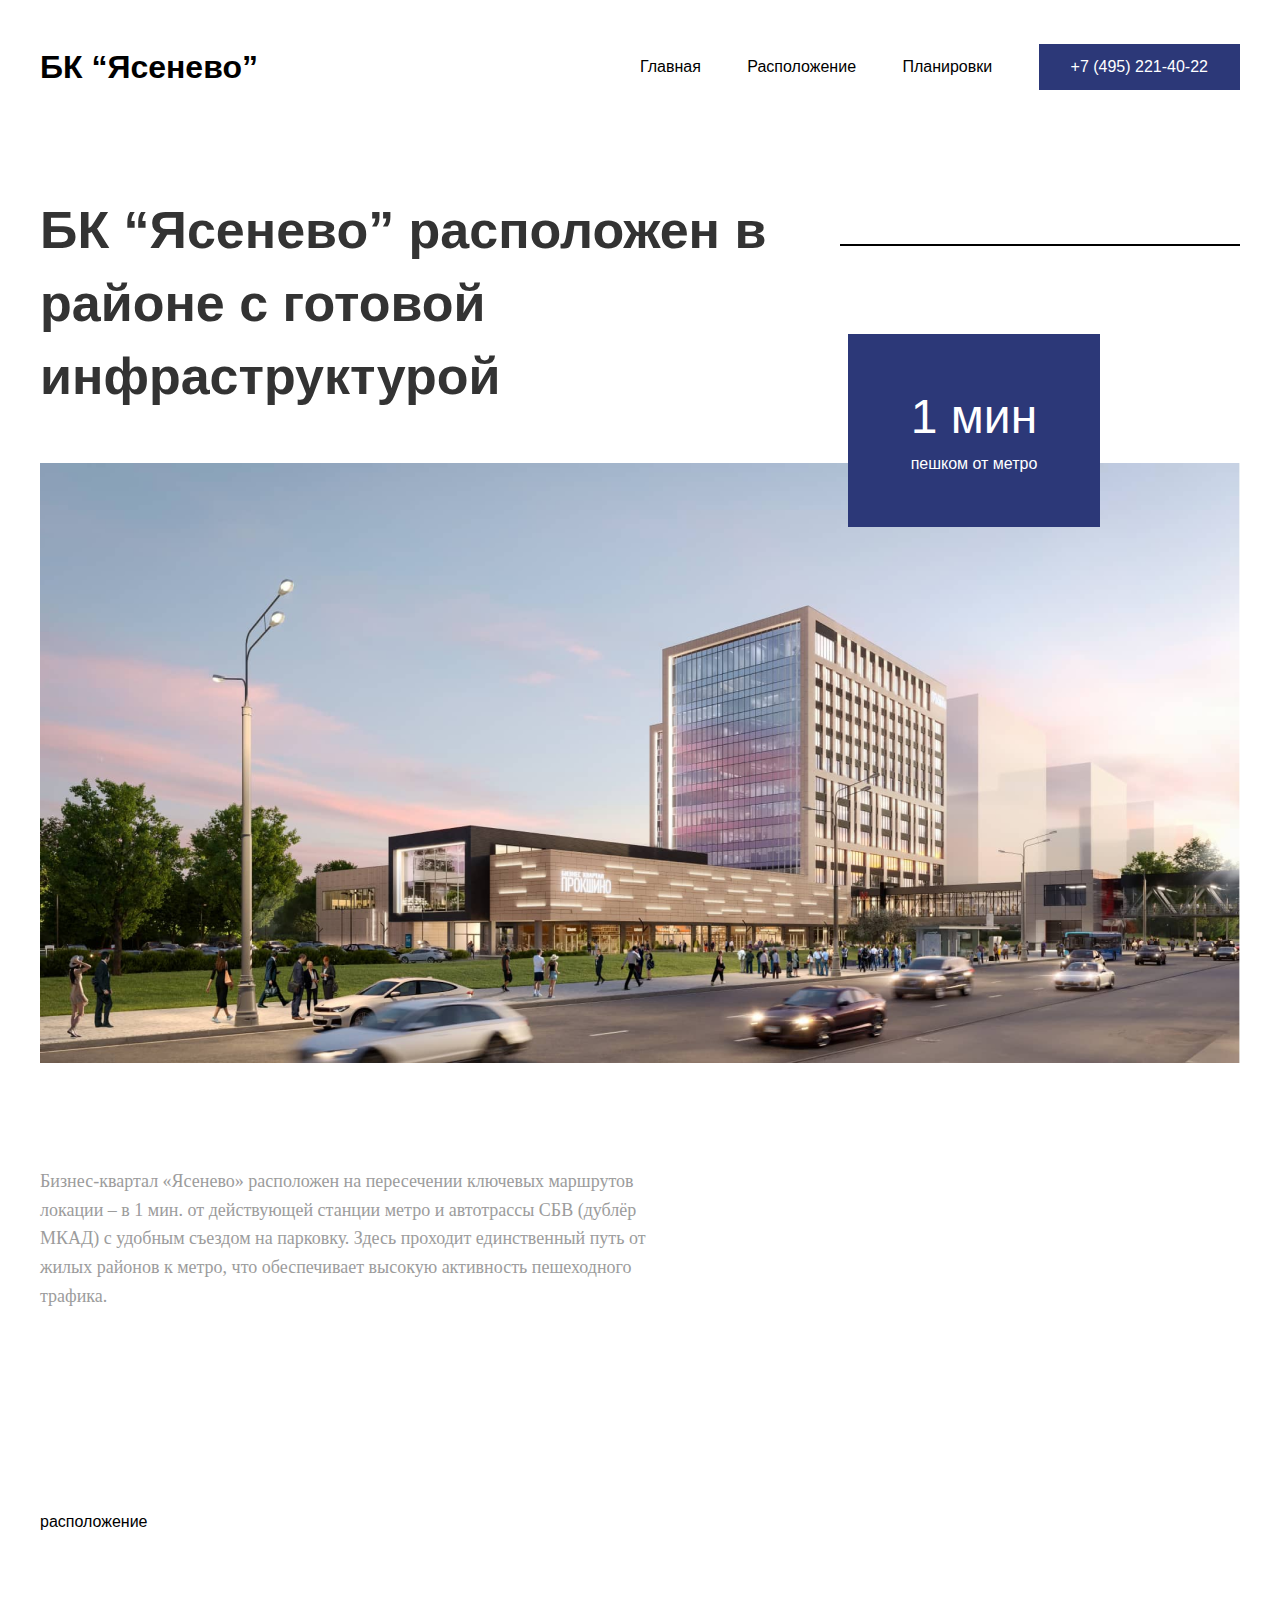
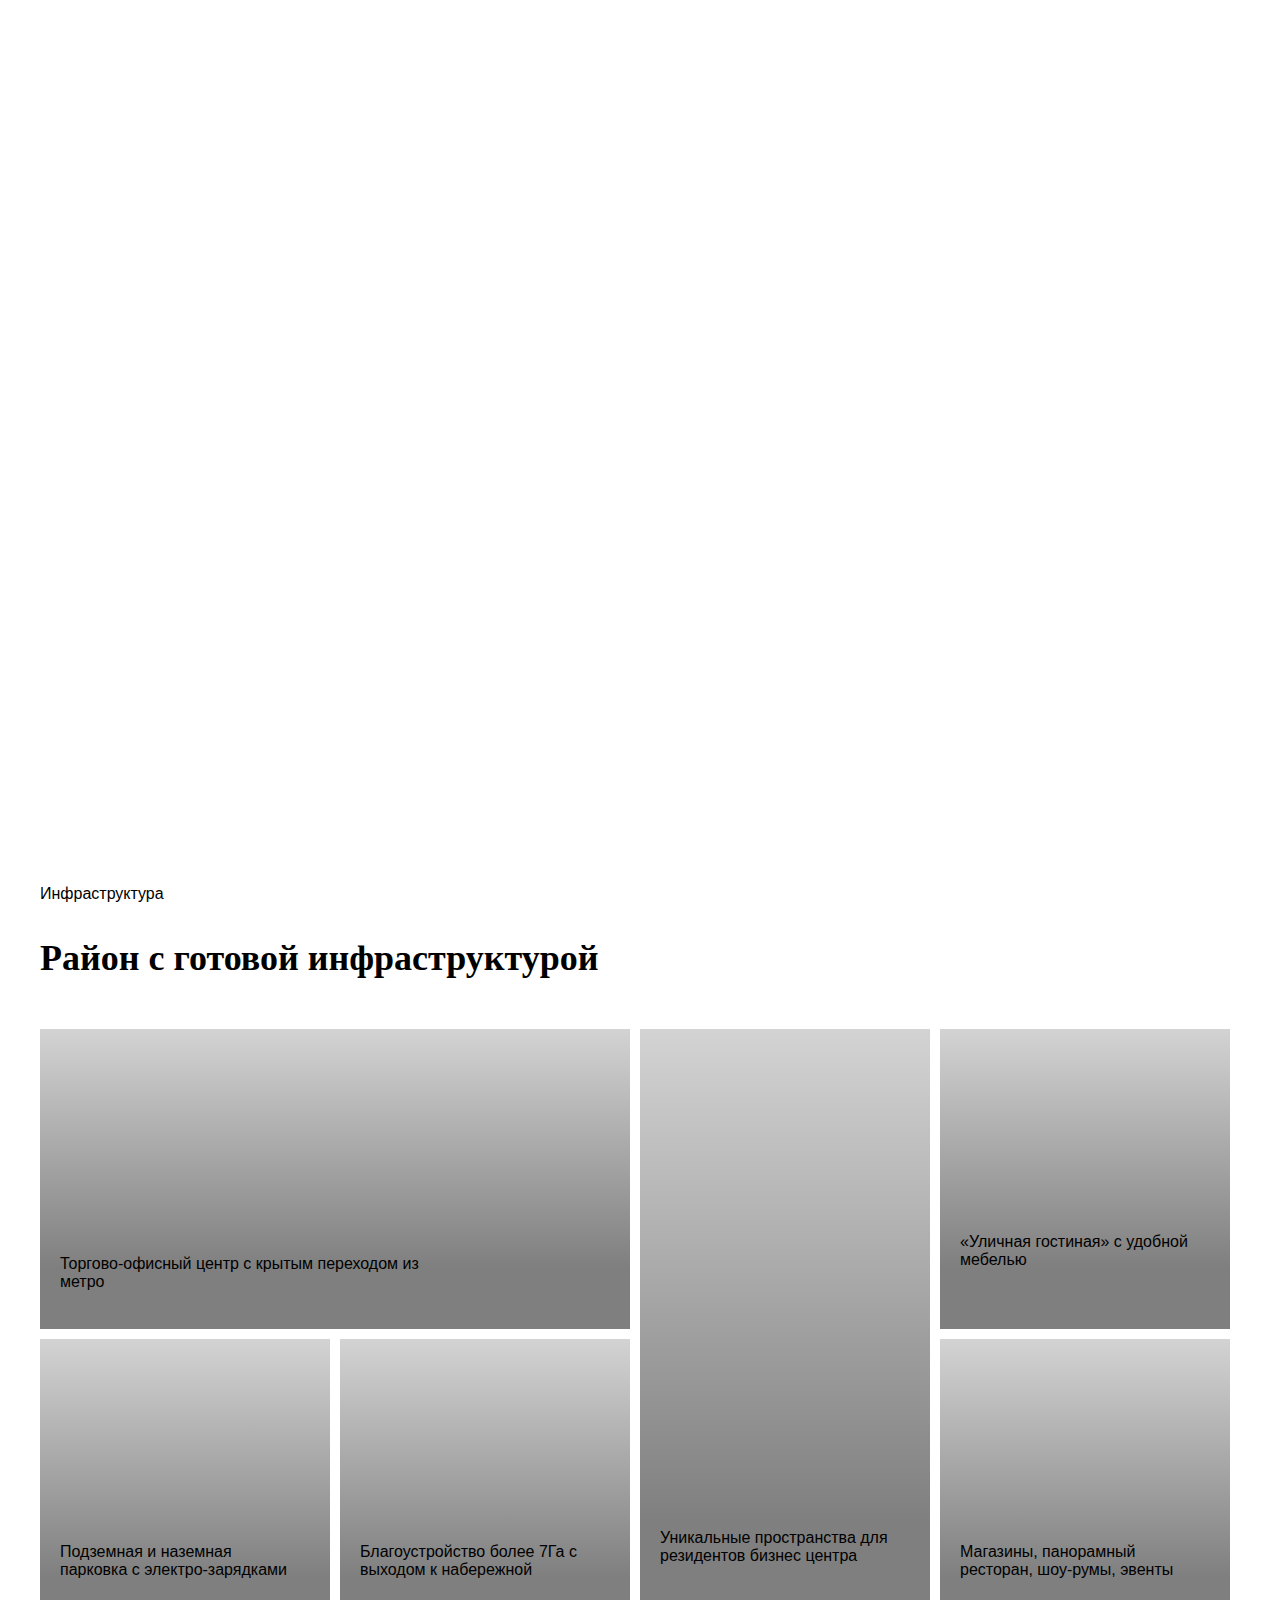
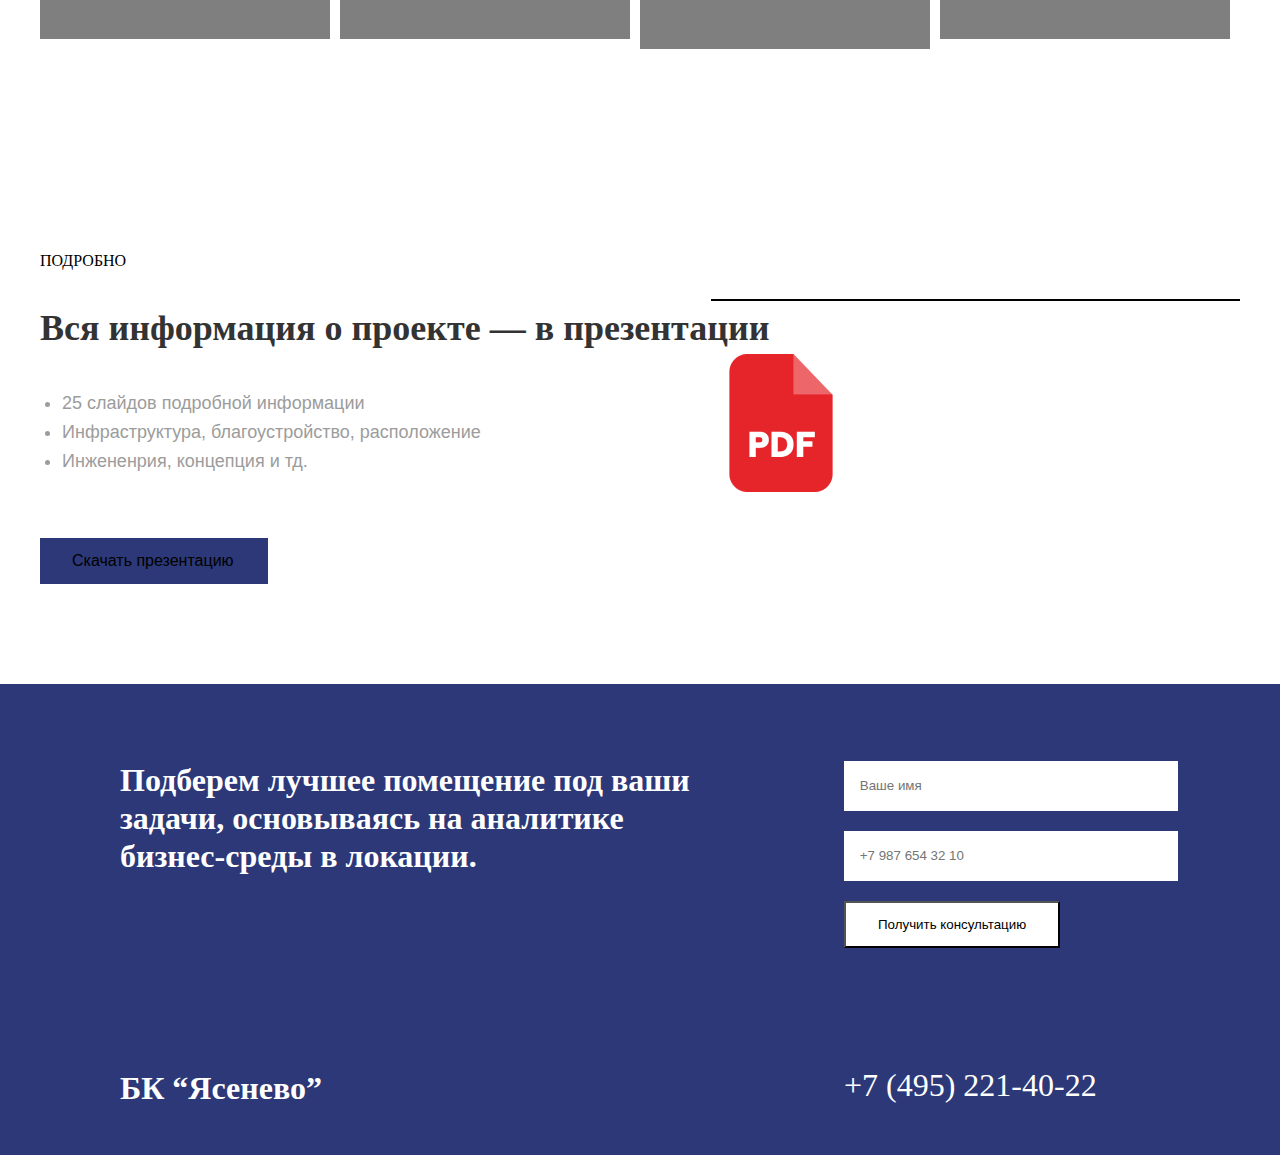
==== commit 715406a3: "доделана верстка на мобильн." ====
--- a/location.html
+++ b/location.html
@@ -1,16 +1,21 @@
 <!DOCTYPE html>
 <html lang="en">
+
 <head>
   <meta charset="UTF-8">
   <meta http-equiv="X-UA-Compatible" content="IE=edge">
   <meta name="viewport" content="width=device-width, initial-scale=1.0">
   <link rel="stylesheet" href="css/style.min.css">
+  <link rel="stylesheet" href="css/fonts.min.css">
   <link rel="stylesheet" href="css/header.min.css">
   <link rel="stylesheet" href="css/hero.min.css">
+  <link rel="stylesheet" href="css/inf.min.css">
+  <link rel="stylesheet" href="css/pdf.min.css">
   <link rel="stylesheet" href="css/footer.min.css">
   <link rel="stylesheet" href="css/map.min.css">
   <title>БК “Ясенево” | Расположение</title>
 </head>
+
 <body>
   <div class="wrapper">
     <header>
@@ -44,43 +49,45 @@
             </div>
           </div>
           <img class="hero__image" src="assets/images/Mask group-1.png" alt="Бизнес квартал">
-          <p class="hero_abz">Бизнес-квартал «Ясенево» расположен на пересечении ключевых маршрутов локации – в 1 мин. от действующей станции метро и автотрассы СБВ (дублёр МКАД) с удобным съездом на парковку. Здесь проходит единственный путь от жилых районов к метро, что обеспечивает высокую активность пешеходного трафика.</p>
+          <p class="hero_abz">Бизнес-квартал «Ясенево» расположен на пересечении ключевых маршрутов локации – в 1 мин.
+            от действующей станции метро и автотрассы СБВ (дублёр МКАД) с удобным съездом на парковку. Здесь проходит
+            единственный путь от жилых районов к метро, что обеспечивает высокую активность пешеходного трафика.</p>
         </section>
         <section class="map_1">
           <p style="map_1_linia">расположение</p>
         </section>
       </div>
-          <iframe src="https://yandex.ru/map-widget/v1/?um=constructor%3A5d0ca8f288f13419f0b3f51008f02c518df1f0dbf9cd9b419d6a95903a021021&amp;source=constructor" width="100%" height="825" frameborder="0" class="map"></iframe>
+      <iframe
+        src="https://yandex.ru/map-widget/v1/?um=constructor%3A5d0ca8f288f13419f0b3f51008f02c518df1f0dbf9cd9b419d6a95903a021021&amp;source=constructor"
+        width="100%" height="825" frameborder="0" class="map"></iframe>
       <div class="container">
-          <section class="inf">
-            <p style="inf_linia">Инфраструктура</p>
-            <h2 class="inf_title">Район с готовой инфраструктурой</h2>
-            <div class="inf_grid">
-              <div class="inf_grid_1">
-                <p>Торгово-офисный центр с крытым переходом из метро</p>
-              </div>
-              <div class="inf_grid_2">
-                <p>Уникальные пространства для резидентов бизнес центра</p>
-              </div>
-              <div class="inf_grid_3">
-                <p>«Уличная гостиная» с удобной мебелью</p>
-              </div>
-              <div class="inf_grid_4">
-                <p>Подземная и наземная парковка с электро-зарядками</p>
-              </div>
-              <div class="inf_grid_5">
-                <p>Благоустройство более 7Га с выходом к набережной</p>
-              </div>
-              <div class="inf_grid_6">
-                <p>Магазины, панорамный ресторан, шоу-румы, эвенты</p>
-              </div>
+        <section class="inf">
+          <p style="inf_linia">Инфраструктура</p>
+          <h2 class="inf_title">Район с готовой инфраструктурой</h2>
+          <div class="inf_grid">
+            <div class="inf_grid_1">
+              <p>Торгово-офисный центр с крытым переходом из метро</p>
             </div>
-          </section>
-
-        
+            <div class="inf_grid_2">
+              <p>Уникальные пространства для резидентов бизнес центра</p>
+            </div>
+            <div class="inf_grid_3">
+              <p>«Уличная гостиная» с удобной мебелью</p>
+            </div>
+            <div class="inf_grid_4">
+              <p>Подземная и наземная парковка с электро-зарядками</p>
+            </div>
+            <div class="inf_grid_5">
+              <p>Благоустройство более 7Га с выходом к набережной</p>
+            </div>
+            <div class="inf_grid_6">
+              <p>Магазины, панорамный ресторан, шоу-румы, эвенты</p>
+            </div>
+          </div>
+        </section>
         <section class="pdf">
           <p class="pdf_linia">Подробно</p>
-          <h2 class="pdf__title">Вся информация о проекте — в презентации</h2>
+          <h2 class="pdf_title">Вся информация о проекте — в презентации</h2>
           <div class="pdf_flex">
             <ul class="pdf_flex_spis">
               <li>25 слайдов подробной информации</li>
@@ -110,7 +117,7 @@
         </div>
         <div class="footer_grid_4">
           <From action “” method=“get”>
-            <input type="text" id="name" placeholder="    Ваше имя" reqaired >
+            <input type="text" id="name" placeholder="    Ваше имя" reqaired>
             <input type="tel" id="tel" placeholder="    +7 987 654 32 10" reqaired>
           </From>
           <button class="footer_grid_4_button"><a href="/">Получить консультацию</a></button>
@@ -119,4 +126,5 @@
     </footer>
   </div>
 </body>
+
 </html>--- a/css/fonts.min.css
+++ b/css/fonts.min.css
@@ -0,0 +1 @@
+@font-face{font-family:"Montserrat";src:url(".../assets/fonts../assets/fonts/Montserrat-Regular.eot");src:local("Montserrat Regular"),local("Montserrat-Regular"),url(".../assets/fonts../assets/fonts/Montserrat-Regular.eot?#iefix") format("embedded-opentype"),url(".../assets/fonts../assets/fonts/Montserrat-Regular.woff2") format("woff2"),url(".../assets/fonts../assets/fonts/Montserrat-Regular.woff") format("woff"),url(".../assets/fonts../assets/fonts/Montserrat-Regular.ttf") format("truetype");font-weight:normal;font-style:normal}@font-face{font-family:"Montserrat";src:url(".../assets/fonts../assets/fonts/Montserrat-Bold.eot");src:local("Montserrat Bold"),local("Montserrat-Bold"),url(".../assets/fonts../assets/fonts/Montserrat-Bold.eot?#iefix") format("embedded-opentype"),url(".../assets/fonts../assets/fonts/Montserrat-Bold.woff2") format("woff2"),url(".../assets/fonts../assets/fonts/Montserrat-Bold.woff") format("woff"),url(".../assets/fonts../assets/fonts/Montserrat-Bold.ttf") format("truetype");font-weight:bold;font-style:normal}@font-face{font-family:"Montserrat";src:url(".../assets/fonts../assets/fonts/Montserrat-Medium.eot");src:local("Montserrat Medium"),local("Montserrat-Medium"),url(".../assets/fonts../assets/fonts/Montserrat-Medium.eot?#iefix") format("embedded-opentype"),url(".../assets/fonts../assets/fonts/Montserrat-Medium.woff2") format("woff2"),url(".../assets/fonts../assets/fonts/Montserrat-Medium.woff") format("woff"),url(".../assets/fonts../assets/fonts/Montserrat-Medium.ttf") format("truetype");font-weight:500;font-style:normal}@font-face{font-family:"Montserrat";src:url(".../assets/fonts../assets/fonts/Montserrat-SemiBold.eot");src:local("Montserrat SemiBold"),local("Montserrat-SemiBold"),url(".../assets/fonts../assets/fonts/Montserrat-SemiBold.eot?#iefix") format("embedded-opentype"),url(".../assets/fonts../assets/fonts/Montserrat-SemiBold.woff2") format("woff2"),url(".../assets/fonts../assets/fonts/Montserrat-SemiBold.woff") format("woff"),url(".../assets/fonts../assets/fonts/Montserrat-SemiBold.ttf") format("truetype");font-weight:600;font-style:normal}/*# sourceMappingURL=fonts.min.css.map */--- a/css/hero.min.css
+++ b/css/hero.min.css
@@ -1 +1 @@
-.hero{padding:100px 0;position:relative}.hero__title{font-weight:bold;font-size:72px;line-height:140%;max-width:760px;color:#333;margin-bottom:50px}.hero__title::after{position:absolute;content:"";top:150px;right:0;width:400px;height:2px;background:#000}.hero__title_smaller{font-size:52px}.hero__image{-o-object-fit:cover;object-fit:cover;width:100%;height:600px}.hero__parametrs{position:absolute;right:140px;top:240px;background:#2c3878;width:252px;display:flex;flex-direction:column;align-items:center;justify-content:space-around;padding-top:30px}.hero__parametrs__item{padding:40px 0;text-align:center}.hero__parametrs__item span{display:block;color:#fff;font-weight:400;font-size:16px;padding-bottom:10px;line-height:160%}.hero__parametrs__item strong{font-size:48px}.hero-nav{display:none}.hero_abz{margin-top:100px;color:var(--Grayscale-10, #9C9C9C);font-family:Montserrat;font-size:18px;font-style:normal;font-weight:400;line-height:160%;width:654px;margin-bottom:102px}.hero_abz_1{margin-top:100px;color:var(--Grayscale-10, #9C9C9C);font-family:Montserrat;font-size:18px;font-style:normal;font-weight:400;line-height:160%;width:634px}@media screen and (max-width: 1279px)and (min-width: 768px){.hero__image{height:400px}.hero__title{font-size:40px;max-width:480px;color:#333;margin-bottom:40px}.hero__title::after{top:130px;right:0;width:30vw}.hero__title_smaller{font-size:32px}.hero__parametrs{position:static;width:100%;flex-direction:row;justify-content:space-evenly}.hero__parametrs:not(.hero__parametrs_large){position:absolute;top:auto;right:0;height:160px;width:240px}.hero__parametrs__item{padding:30px 0}.hero__parametrs__item strong{font-size:40px}}@media screen and (max-width: 767px){.hero{padding:50px 0}.hero__image{height:200px}.hero__title{font-size:24px;max-width:100%;margin-bottom:20px}.hero__title::after{width:0}.hero__title_smaller{font-size:24px}.hero__parametrs{position:static;width:100%;flex-direction:row;justify-content:space-evenly;padding-top:15px}.hero__parametrs:not(.hero__parametrs_large){position:absolute;top:auto;right:0;height:90px;width:150px}.hero__parametrs__item{padding:20px 0}.hero__parametrs__item span{font-size:10px;padding-bottom:5px}.hero__parametrs__item strong{font-size:20px}.hero-nav{display:flex;width:100%;justify-content:space-between}.hero-nav .nav__item{font-size:14px;text-align:center;flex:1;display:block;margin:15px 5px}}/*# sourceMappingURL=hero.min.css.map */+.hero{padding:100px 0;position:relative}.hero__title{font-weight:bold;font-size:72px;line-height:140%;max-width:760px;color:#333;margin-bottom:50px}.hero__title::after{position:absolute;content:"";top:150px;right:0;width:400px;height:2px;background:#000}.hero__title_smaller{font-size:52px}.hero__image{-o-object-fit:cover;object-fit:cover;width:100%;height:600px}.hero__parametrs{position:absolute;right:140px;top:240px;background:#2c3878;width:252px;display:flex;flex-direction:column;align-items:center;justify-content:space-around;padding-top:30px}.hero__parametrs__item{padding:40px 0;text-align:center}.hero__parametrs__item span{display:block;color:#fff;font-weight:400;font-size:16px;padding-bottom:10px;line-height:160%}.hero__parametrs__item strong{font-size:48px}.hero-nav{display:none}.hero_abz{margin-top:100px;color:var(--Grayscale-10, #9C9C9C);font-family:Montserrat;font-size:18px;font-style:normal;font-weight:400;line-height:160%;width:654px;margin-bottom:102px}.hero_abz_1{margin-top:100px;color:var(--Grayscale-10, #9C9C9C);font-family:Montserrat;font-size:18px;font-style:normal;font-weight:400;line-height:160%;width:634px}@media screen and (max-width: 1279px)and (min-width: 768px){.hero__image{height:400px}.hero__title{font-size:40px;max-width:480px;color:#333;margin-bottom:40px}.hero__title::after{top:130px;right:0;width:30vw}.hero__title_smaller{font-size:32px}.hero__parametrs{position:static;width:100%;flex-direction:row;justify-content:space-evenly}.hero__parametrs:not(.hero__parametrs_large){position:absolute;top:auto;right:0;height:160px;width:240px}.hero__parametrs__item{padding:30px 0}.hero__parametrs__item strong{font-size:40px}}@media screen and (max-width: 767px){.hero{padding:50px 0}.hero_abz_1{width:300px;font-size:16px}.hero_abz{width:300px;font-size:16px}.hero__image{height:200px}.hero__title{font-size:24px;max-width:100%;margin-bottom:20px}.hero__title::after{width:0}.hero__title_smaller{font-size:24px}.hero__parametrs{position:static;width:100%;flex-direction:row;justify-content:space-evenly;padding-top:15px}.hero__parametrs:not(.hero__parametrs_large){position:absolute;top:auto;right:0;height:90px;width:150px}.hero__parametrs__item{padding:20px 0}.hero__parametrs__item span{font-size:10px;padding-bottom:5px}.hero__parametrs__item strong{font-size:20px}.hero-nav{display:flex;width:100%;justify-content:space-between}.hero-nav .nav__item{font-size:14px;text-align:center;flex:1;display:block;margin:15px 5px}}/*# sourceMappingURL=hero.min.css.map */--- a/css/inf.min.css
+++ b/css/inf.min.css
@@ -0,0 +1 @@
+.inf{padding:100px 0}.inf_linia{color:var(#333333, #000);font-family:"Montserrat";font-size:16px;font-style:normal;font-weight:500;line-height:150%;text-transform:uppercase;margin-bottom:30px}.inf_linia::after{position:absolute;content:"";top:150px;right:0;width:400px;height:2px;background:#000}.inf_title{margin-top:30px;width:713px;color:var(#333333, #333);font-family:"Montserrat";font-size:36px;font-style:normal;font-weight:600;line-height:140%;margin-bottom:46px}.inf_grid{display:grid;justify-content:center;grid-template-columns:repeat(4, 1fr);grid-template-rows:repeat(2, 310px);position:static}.inf_grid_1{grid-column:1/span 2;grid-row:1/2;width:590px;height:300px;flex-shrink:0;padding:226px 185px 30px 20px;background:linear-gradient(0deg, rgba(0, 0, 0, 0.4) 20.17%, rgba(0, 0, 0, 0) 100%),url("assetsimagesinf 1.png") #d3d3d3 50%/cover no-repeat}.inf_grid_2{grid-column:3/4;grid-row:1/span 2;width:290px;height:620px;flex-shrink:0;padding:500px 37px 30px 20px;background:linear-gradient(0deg, rgba(0, 0, 0, 0.4) 20.17%, rgba(0, 0, 0, 0) 100%),url("assetsimagesinf 2.png") #d3d3d3 50%/cover no-repeat}.inf_grid_3{grid-column:4/5;grid-row:1/2;width:290px;height:300px;flex-shrink:0;padding:204px 37px 30px 20px;background:linear-gradient(0deg, rgba(0, 0, 0, 0.4) 20.17%, rgba(0, 0, 0, 0) 100%),url("assetsimagesinf 3.png") #d3d3d3 50%/cover no-repeat}.inf_grid_4{grid-column:1/2;grid-row:2/3;width:290px;height:300px;flex-shrink:0;padding:204px 37px 30px 20px;background:linear-gradient(0deg, rgba(0, 0, 0, 0.4) 20.17%, rgba(0, 0, 0, 0) 100%),url("assetsimagesinf 4.png") #d3d3d3 50%/cover no-repeat}.inf_grid_5{grid-column:2/3;grid-row:2/3;width:290px;height:300px;flex-shrink:0;padding:204px 37px 30px 20px;background:linear-gradient(0deg, rgba(0, 0, 0, 0.4) 20.17%, rgba(0, 0, 0, 0) 100%),url("assetsimagesinf 5.png") #d3d3d3 50%/cover no-repeat}.inf_grid_6{grid-column:4/5;grid-row:2/3;width:290px;height:300px;flex-shrink:0;padding:204px 37px 30px 20px;background:linear-gradient(0deg, rgba(0, 0, 0, 0.4) 20.17%, rgba(0, 0, 0, 0) 100%),url("assetsimagesinf 6.png") #d3d3d3 50%/cover no-repeat}@media screen and (max-width: 1279px)and (min-width: 768px){.inf_grid{grid-template-columns:repeat(2, 303px);grid-template-rows:repeat(4, 310px)}.inf_grid_1{grid-column:1/span 2;grid-row:1/2;height:300px;flex-shrink:0;padding:226px 318px 30px 20px}.inf_grid_2{grid-column:1/2;grid-row:3/span 4;height:610px;flex-shrink:0;padding:500px 101px 30px 20px}.inf_grid_3{grid-column:2/3;grid-row:3/4;height:300px;flex-shrink:0;padding:204px 112px 30px 20px}.inf_grid_4{grid-column:1/2;grid-row:2/3;height:300px;flex-shrink:0;padding:204px 112px 30px 20px}.inf_grid_5{grid-column:2/3;grid-row:2/3;height:300px;flex-shrink:0;padding:204px 112px 30px 20px}.inf_grid_6{grid-column:2/3;grid-row:4/5;height:300px;flex-shrink:0;padding:204px 112px 30px 20px}}@media screen and (max-width: 767px){.inf{width:346px}.inf_linia{width:121px;font-size:12px}.inf_title{width:346px;font-size:20px}.inf_grid{display:flex;flex-direction:column}.inf_grid_4,.inf_grid_5,.inf_grid_6{width:343px;margin-bottom:10px;padding:204px 90px 30px 20px}.inf_grid_4{order:-2}.inf_grid_5{order:-3}.inf_grid_2{width:343px;height:610px;padding:500px 90px 22px 20px;margin-bottom:10px}.inf_grid_1{width:343px;padding:213px 69px 8px 20px;margin-bottom:10px}.inf_grid_3{width:343px;padding:226px 90px 22px 20px;margin-bottom:10px}}/*# sourceMappingURL=inf.min.css.map */--- a/css/pdf.min.css
+++ b/css/pdf.min.css
@@ -0,0 +1 @@
+.pdf{padding:100px 0;position:relative}.pdf_linia{color:var(#333333, #000);font-family:"Montserrat";font-size:16px;font-style:normal;font-weight:500;line-height:150%;text-transform:uppercase;margin-bottom:30px}.pdf_linia::after{position:absolute;content:"";top:150px;right:0;width:529px;height:2px;background:#000}.pdf_title{margin-top:20px;color:var(--Grayscale-50, #333);font-family:Montserrat;font-size:36px;font-style:normal;font-weight:600;line-height:140%}.pdf_flex{display:flex;align-items:center}.pdf_flex_image{float:right}.pdf_flex_spis{color:var(--Grayscale-10, #9C9C9C);font-family:"Montserrat";font-size:18px;font-style:normal;font-weight:400;line-height:160%;width:634px;height:87px;margin-left:22px;margin-right:16px;margin-top:20px}.pdf__link_button{margin-top:46px;display:inline-flex;padding:14px 34px 14px 32px;align-items:flex-start;gap:10px;background:var(--Primary-Blue-100, #2C3878)}.pdf__link_button:hover{background-color:#2c3878;transform:scale(1.1)}.pdf__link_button:active{transform:scale(0.9)}@media screen and (max-width: 767px){.pdf_linia{font-size:12px}.pdf_title{width:312px;font-size:20px}.pdf_flex{display:flex;align-items:center;flex-direction:column}.pdf_flex_image{float:left;flex-shrink:0;margin-left:-250px}.pdf_flex_spis{margin-left:22px;margin-right:16px;margin-top:20px;margin-bottom:26px;width:346px;font-size:16px}}/*# sourceMappingURL=pdf.min.css.map */--- a/css/footer.min.css
+++ b/css/footer.min.css
@@ -1 +1 @@
-.footer{width:100%;height:471px;padding-left:120px;padding-top:77px;padding-bottom:40px;background:var(--Primary-Blue-100, #2C3878)}.footer_grid{display:grid;grid-template-columns:2;grid-template-rows:2}.footer_grid_1{grid-column:1/2;grid-row:1/2;width:576px;height:190px;margin-bottom:110px}.footer_grid_1_text{color:var(--Grayscale-White, #FFF);font-family:"Montserrat";font-size:32px;font-style:normal;font-weight:600;line-height:120%}.footer_grid_2{grid-column:1/2;grid-row:2/3}.footer_grid_2_text_2{color:var(--Grayscale-White, #FFF);font-feature-settings:"liga" off,"clig" off;font-family:"Montserrat";font-size:32px;font-style:normal;font-weight:700;line-height:170%}.footer_grid_4{grid-column:2/3;grid-row:1/2;width:288px;height:48px;justify-content:center;margin-bottom:110px}.footer_grid_4 #name{width:334px;height:50px;flex-shrink:0;border:1px solid #fff;margin-bottom:20px}.footer_grid_4 #tel{width:334px;height:50px;flex-shrink:0;border:1px solid #fff;margin-bottom:20px}.footer_grid_4_button{display:inline-flex;padding:14px 32px;align-items:flex-start;gap:10px;background:var(--Grayscale-White, #FFF)}.footer_grid_4_button:hover{background-color:#2c3878}.footer_grid_4_button:active{transform:scale(0.9)}.footer_grid_3_text_3{color:var(--Grayscale-White, #FFF);font-family:"Montserrat";font-size:32px;font-style:normal;font-weight:500;line-height:150%}/*# sourceMappingURL=footer.min.css.map */+.footer{width:100%;height:471px;padding-left:120px;padding-top:77px;padding-bottom:40px;background:var(--Primary-Blue-100, #2C3878)}.footer_grid{display:grid;grid-template-columns:2;grid-template-rows:2}.footer_grid_1{grid-column:1/2;grid-row:1/2;width:576px;height:190px;margin-bottom:110px}.footer_grid_1_text{color:var(--Grayscale-White, #FFF);font-family:"Montserrat";font-size:32px;font-style:normal;font-weight:600;line-height:120%}.footer_grid_2{grid-column:1/2;grid-row:2/3}.footer_grid_2_text_2{color:var(--Grayscale-White, #FFF);font-feature-settings:"liga" off,"clig" off;font-family:"Montserrat";font-size:32px;font-style:normal;font-weight:700;line-height:170%}.footer_grid_4{grid-column:2/3;grid-row:1/2;width:288px;height:48px;justify-content:center;margin-bottom:110px}.footer_grid_4 #name{width:334px;height:50px;flex-shrink:0;border:1px solid #fff;margin-bottom:20px}.footer_grid_4 #tel{width:334px;height:50px;flex-shrink:0;border:1px solid #fff;margin-bottom:20px}.footer_grid_4_button{display:inline-flex;padding:14px 32px;align-items:flex-start;gap:10px;background:var(--Grayscale-White, #FFF)}.footer_grid_4_button:hover{background-color:#2c3878}.footer_grid_4_button:active{transform:scale(0.9)}.footer_grid_3_text_3{color:var(--Grayscale-White, #FFF);font-family:"Montserrat";font-size:32px;font-style:normal;font-weight:500;line-height:150%}@media screen and (max-width: 1279px)and (min-width: 768px){.footer{height:724px}.footer_grid{grid-template-columns:2;grid-template-rows:3}.footer_grid_1{grid-column:1/span 2;grid-row:1/2;margin-bottom:0px}.footer_grid_2{grid-column:1/2;grid-row:3/4;margin-bottom:70px}.footer_grid_4{grid-column:1/span 2;grid-row:2/3;margin-bottom:220px}.footer_grid_3{grid-column:2/3;grid-row:3/4;margin-bottom:70px}}@media screen and (max-width: 767px){.footer{height:709px;padding-left:13px;padding-top:108px;padding-bottom:27px}.footer_grid{display:flex;flex-flow:column}.footer_grid_1{margin-bottom:44px;height:120px}.footer_grid_1_text{width:347px;font-size:20px}.footer_grid_2{order:4}.footer_grid_2_text_2{font-size:24px}.footer_grid_3{order:3}.footer_grid_3_text_3{font-size:24px}.footer_grid_4{order:2;width:288px;height:48px;margin-bottom:270px}}/*# sourceMappingURL=footer.min.css.map */--- a/css/map.min.css
+++ b/css/map.min.css
@@ -1 +1 @@
-.map_1{padding-bottom:25px}.map_1_linia{color:var("$Grayscale50", #000);font-family:"Montserrat";font-size:16px;font-style:normal;font-weight:500;line-height:150%;text-transform:uppercase}.map_1_linia::after{position:absolute;content:"";top:150px;right:0;width:400px;height:2px;background:#000}/*# sourceMappingURL=map.min.css.map */+.map_1{padding-bottom:25px}.map_1_linia{color:var("$Grayscale50", #000);font-family:"Montserrat";font-size:16px;font-style:normal;font-weight:500;line-height:150%;text-transform:uppercase;position:relative}.map_1_linia::after{position:absolute;content:"";top:150px;right:0;width:400px;height:2px;background:#000}/*# sourceMappingURL=map.min.css.map */